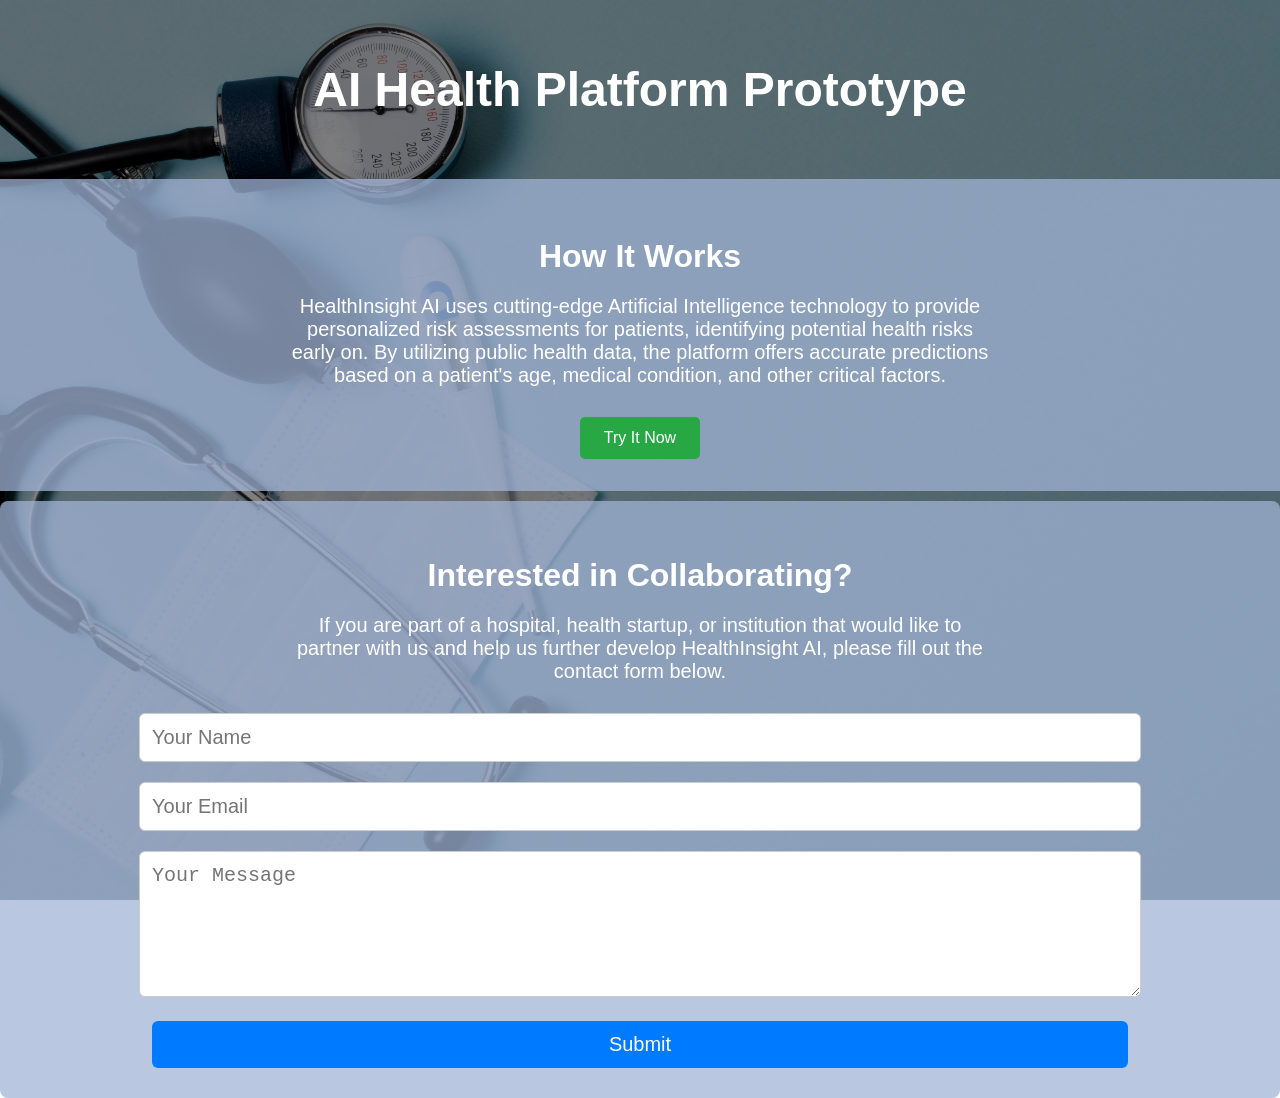
==== index.html @ 3701f26d "Update index.html" ====
<!DOCTYPE html>
<html lang="en">
<head>
  <meta charset="UTF-8" />
  <meta name="viewport" content="width=device-width, initial-scale=1.0"/>
  <title>AI Health Platform</title>
  <link rel="stylesheet" href="style/styles.css" />
</head>
<body>
  <header>
    <h1>AI Health Platform Prototype</h1>
    <div class="how">
      <h2>How It Works</h2>
      <p>
        HealthInsight AI uses cutting-edge Artificial Intelligence technology to provide personalized risk
        assessments for patients, identifying potential health risks early on. By utilizing public health data, the
        platform offers accurate predictions based on a patient's age, medical condition, and other critical factors.
      </p>
      <button class="button" onclick="showPlatform()">Try It Now</button>
    </div>
  </header>

  <div class="container" id="platformContainer" style="display:none">
    <br>
    <div class="chat-area" id="chatArea">
      <div id="chatMessages" class="messages-container"></div>
      <form class="input-area">
        <textarea class="input-field" id="messageInput" placeholder="Type your message here..." rows="2"></textarea>
        <button type="submit">Send</button>
      </form>
    </div>
  </div>

  <div class="form-container">
    <h2>Interested in Collaborating?</h2>
    <p>If you are part of a hospital, health startup, or institution that would like to partner with us and help us further develop HealthInsight AI, please fill out the contact form below.</p>
    <form id="contactForm">
      <input class="form" type="text" name="name" placeholder="Your Name" required>
      <input class="form" type="email" name="email" placeholder="Your Email" required>
      <textarea class="textarea-form form" name="message" placeholder="Your Message" required></textarea>
      <button class="button-send" type="submit">Submit</button>
    </form>
  </div>

  <script>
    const contactForm = document.getElementById("contactForm");
    contactForm.addEventListener("submit", function (e) {
      e.preventDefault();
      const formData = new FormData(contactForm);
      fetch("send_email.php", {
        method: "POST",
        body: formData
      })
      .then((response) => response.text())
      .then((result) => {
        alert(result);
        window.location.href = "index.html";
      })
      .catch((error) => {
        alert("An error occurred while sending the message.");
      });
    });

    function showPlatform() {
      const container = document.getElementById('platformContainer');
      container.style.display = 'block';
      container.scrollIntoView({ behavior: 'smooth' });
    }

    const chatMessages = document.getElementById("chatMessages");
    const messageInput = document.getElementById("messageInput");
    const inputForm = document.querySelector(".input-area");

    let questions = [
      "Hello! 👋<br><br>I am your AI Health Assistant. I'm here to collect some information about the patient. Shall we begin? (yes/no)",
      "Please enter the patient's full name:",
      "Please enter the patient's age:",
      "Please enter the patient's gender (male/female/other):",
      "Please enter the patient's height (in cm):",
      "Please enter the patient's weight (in kg):",
      "Please enter the patient's ethnicity:<br>1 - White<br>2 - Black or African American<br>3 - Asian<br>4 - Hispanic or Latino<br>5 - Native American or Alaska Native<br>6 - Native Hawaiian or Other Pacific Islander<br>7 - Other (please specify)",
      "Thank you for the initial information.<br><br>Now let's move on to the patient's medical history. Ready? (yes/no)",
      "What is the patient's family history of chronic diseases?",
      "Please list the patient's personal medical history:",
      "Is the patient currently taking any medications? If yes, please list them:",
      "Does the patient have any known allergies?",
      "Please list any previous surgeries the patient has undergone:",
      "Thank you! Now let's continue with the patient's lifestyle and daily habits. Type \"ok\" to continue:",
      "What is the patient's level of physical activity? (e.g., sedentary, moderate, active)",
      "Describe the patient's usual diet (e.g., vegetarian, omnivore, specific dietary preferences):",
      "How often does the patient consume alcohol, and in what quantity? (e.g., '2 beers per week' or '1 glass of wine daily')",
      "Does the patient smoke? If yes, please specify frequency and quantity:",
      "Thanks! Now let's collect some biometric data. Type \"ok\" when ready:",
      "Please enter the patient's blood pressure level (e.g., 120/80 mmHg):",
      "Please enter the patient's cholesterol level:",
      "Please enter the patient's glucose level:",
      "Please enter the patient's abdominal circumference (in cm):",
      "Would you like to see the results based on the information provided? (yes/no)"
    ];

    let currentQuestion = 0;
    const answers = [];
    let readyDeclined = false;
    let emailRequested = false;

    window.onload = () => {
      displayAssistantMessage(questions[currentQuestion]);
    };

    inputForm.addEventListener("submit", function(event) {
      event.preventDefault();
      const userInputRaw = messageInput.value.trim();
      const userInput = userInputRaw.toLowerCase();
      messageInput.value = "";
      if (!userInput) return;

      displayUserMessage(userInputRaw);

      const lastQuestion = questions[currentQuestion - 1];

      if (emailRequested) {
        if (userInput === "yes") {
          displayAssistantMessage("Please enter the patient's email address:");
          emailRequested = "awaiting_email";
        } else if (userInput === "no") {
          askForNewEvaluation();
        } else {
          displayAssistantMessage("⚠️ Please respond with 'yes' or 'no'.");
        }
        return;
      }

      if (emailRequested === "awaiting_email") {
        // Simple email validation
        if (/^[^\s@]+@[^\s@]+\.[^\s@]+$/.test(userInputRaw)) {
          displayAssistantMessage(`📧 Results sent to ${userInputRaw}. Thank you!`);
          askForNewEvaluation();
          emailRequested = false;
        } else {
          displayAssistantMessage("⚠️ Please enter a valid email address (e.g., patient@example.com):");
        }
        return;
      }

      if (currentQuestion === 0) {
        if (userInput === "yes") {
          currentQuestion++;
          displayTyping(() => displayAssistantMessage(questions[currentQuestion++]));
        } else if (userInput === "no") {
          displayAssistantMessage("✅ No problem! You can return whenever you're ready.");
        } else {
          displayAssistantMessage("⚠️ Please respond with 'yes' or 'no' to begin.");
        }
        return;
      }

      if (lastQuestion.includes("gender")) {
        const acceptedGenders = ["male", "female", "other"];
        if (!acceptedGenders.includes(userInput)) {
          const closest = acceptedGenders.find(g => g[0] === userInput[0]) || "female";
          displayAssistantMessage(`⚠️ Did you mean '<strong>${closest}</strong>'? Please enter: male, female, or other.`);
          return;
        }
      }

      if (lastQuestion.includes("age") && (!/^[0-9]{1,3}$/.test(userInput))) {
        displayAssistantMessage("⚠️ Please enter a valid age (up to 3 digits). Try again:");
        return;
      }

      if (lastQuestion.includes("height") && (!/^[0-9]{2,3}$/.test(userInput))) {
        displayAssistantMessage("⚠️ Please enter a valid height in cm (e.g., 170). Try again:");
        return;
      }

      if (lastQuestion.includes("weight") && (!/^[0-9]{2,3}$/.test(userInput))) {
        displayAssistantMessage("⚠️ Please enter a valid weight in kg (e.g., 65). Try again:");
        return;
      }

      if (lastQuestion.includes("blood pressure") && !/^[0-9]{2,3}\/\d{2,3}$/.test(userInput)) {
        displayAssistantMessage("⚠️ Please enter a valid blood pressure (e.g., 120/80). Try again:");
        return;
      }

      if (lastQuestion.includes("Type \"ok\" to continue") && userInput !== "ok") {
        displayAssistantMessage("⚠️ Please type exactly \"ok\" (without quotes) to continue.");
        return;
      }

      if (lastQuestion.includes("Ready?") && userInput === "no") {
        displayAssistantMessage("✅ No problem! You can return whenever you're ready.");
        readyDeclined = true;
        setTimeout(() => {
          displayAssistantMessage("Would you like to (1) restart the initial evaluation or (2) end the session? Type 1 or 2.");
        }, 3000);
        return;
      }

      if (readyDeclined) {
        readyDeclined = false;
        if (userInput === "1") {
          currentQuestion = 0;
          answers.length = 0;
          displayAssistantMessage("🔄 Restarting the initial evaluation.");
          setTimeout(() => {
            displayAssistantMessage(questions[currentQuestion]);
          }, 1000);
        } else if (userInput === "2") {
          displayAssistantMessage("🙏 Thank you for trying HealthInsight AI. We hope to see you again.");
        } else {
          displayAssistantMessage("⚠️ Please enter 1 to restart or 2 to end the session.");
          readyDeclined = true;
        }
        return;
      }

      if (lastQuestion.includes("see the results")) {
        if (userInput !== "yes" && userInput !== "no") {
          displayAssistantMessage("⚠️ Please respond with 'yes' or 'no'.");
          return;
        }
        if (userInput === "no") {
          displayAssistantMessage("✅ Understood. We won't proceed with the analysis. Would you like to save the information for later? (yes/no)");
          return;
        }
      }

      answers.push(userInputRaw);

      if (currentQuestion < questions.length) {
        displayTyping(() => {
          displayAssistantMessage(questions[currentQuestion]);
          currentQuestion++;
        });
      } else {
        displayTyping(() => {
          const resultHtml = analyzeData(answers);
          displayAssistantMessage(resultHtml);

          setTimeout(() => {
            displayAssistantMessage("Would you like to receive these results by email? (yes/no)");
            emailRequested = true;
          }, 1000);
        });
      }
    });

    function askForNewEvaluation() {
      displayAssistantMessage("Would you like to perform a new evaluation for another patient? (yes/no)");
      currentQuestion = -1; // Wait state for new evaluation decision
    }

    function displayUserMessage(text) {
      const message = document.createElement("div");
      message.className = "chat-message user";
      message.innerHTML = `<p>${text}</p>`;
      chatMessages.appendChild(message);
      chatMessages.scrollTop = chatMessages.scrollHeight;
    }

    function displayAssistantMessage(text) {
      const message = document.createElement("div");
      message.className = "chat-message assistant";
      message.innerHTML = `<p>${text}</p>`;
      chatMessages.appendChild(message);
      chatMessages.scrollTop = chatMessages.scrollHeight;
    }

    function displayTyping(callback) {
      const typing = document.createElement("div");
      typing.className = "chat-message assistant typing";
      typing.innerHTML = "<p>Typing...</p>";
      chatMessages.appendChild(typing);
      chatMessages.scrollTop = chatMessages.scrollHeight;
      setTimeout(() => {
        typing.remove();
        callback();
      }, 700);
    }

    function analyzeData(ans) {
      const age = Number(ans[2]);
      const height = Number(ans[4]) / 100;
      const weight = Number(ans[5]);
      const bmi = weight / (height * height);
      const bp = ans[19].split('/').map(Number);
      const glucose = Number(ans[21]);

      let feedback = `<strong>📊 Personalized Health Analysis:</strong><br><br>`;
      feedback += `🧮 <strong>BMI:</strong> ${bmi.toFixed(1)} — `;
      feedback += bmi >= 30 ? `Obese (⚠️)<br>🔹 Recommendation: Calorie control, exercise, consult doctor.<br><br>` :
                 bmi >= 25 ? `Overweight (⚠️)<br>🔹 Recommendation: Reduce sugar, increase activity.<br><br>` :
                             `Normal (✅)<br>🔹 Recommendation: Maintain healthy habits.<br><br>`;

      feedback += `🩺 <strong>Blood Pressure:</strong> ${ans[19]} — `;
      feedback += (bp[0] >= 130 || bp[1] >= 80) ? `Elevated (⚠️)<br>🔹 Recommendation: Lower sodium, exercise.<br><br>` :
                                             `Normal (✅)<br>🔹 Recommendation: Maintain current lifestyle.<br><br>`;

      feedback += `🧪 <strong>Glucose:</strong> ${glucose} mg/dL — `;
      feedback += glucose >= 126 ? `Diabetic range (⚠️)<br>🔹 Recommendation: Consult doctor immediately.<br><br>` :
                 glucose >= 100 ? `Pre-diabetic range (⚠️)<br>🔹 Recommendation: Diet and exercise.<br><br>` :
                                   `Normal (✅)<br>🔹 Recommendation: Keep monitoring levels.<br><br>`;

      feedback += `💬 <em>This analysis is based on CDC data. For a full diagnosis, consult a healthcare professional.</em>`;
      return feedback;
    }

    messageInput.addEventListener("keydown", function (event) {
      if (event.key === "Enter" && !event.shiftKey) {
        event.preventDefault();
        inputForm.dispatchEvent(new Event("submit"));
      }
    });
  </script>
</body>
</html>
---- style/styles.css ----
html, body {
  height: 100%;
  margin: 0;
}

body {
  font-family: Arial, sans-serif;
  text-align: center;
  background: 
    linear-gradient(rgba(0,0,0,0.5), rgba(0,0,0,0.5)),
    url('../images/background.jpg');
  background-repeat: no-repeat;
  background-size: cover;
  background-position: center;
  background-attachment: fixed;
  color: white; /* opcional, para texto mais visível */
}
 header >h1{
    font-size: 3rem;
    padding: 30px;
    color: white;
 }
    .how{
        background-color: #a1b4d5bd;
        color: white;
        padding: 2rem;;
    }

    h2 {
      font-size: 32px;
      margin-bottom: 20px;
    }

    p {
      font-size: 20px;
      max-width: 700px;
      margin: 0 auto 30px auto;
    }

    .button {
      background-color: #28a745;
      color: white;
      border: none;
      padding: 12px 24px;
      font-size: 16px;
      cursor: pointer;
      border-radius: 5px;
    }

    .button:hover {
      background-color: #218838;
    }

    .container {
      display: none;
      justify-content: center;
      align-items: center;
      padding: 2rem;
  
      height: 100vh;
      margin-left: auto;
      margin-right: auto;
    }

    h1 {
      color: #ccc;
    }

.chat-area {
      display: flex;
      flex-direction: column;
      justify-content: space-between;
      height: 75vh;
      width: 80%;
      max-width: 60rem;
      border: 1px solid #ccc;
      border-radius: 10px;
      padding: 0.5rem;
      background-color: #fff; 
      margin-left: auto;
      margin-right: auto;
      text-align: left;
    }

    .messages-container {
      flex-grow: 1;
      overflow-y: auto;
      padding: 0.5rem;
      margin-bottom: 0.5rem;
    }

    @keyframes fadeIn {
      to {
        opacity: 1;
      }
    }

.input-area {
      display: flex;
      gap: 0.5rem;
    }

    .input-field {
      flex-grow: 1;
      padding: 0.5rem;
      border: 1px solid #ccc;
      border-radius: 10px;
      resize: none;
      font-family: inherit;
      font-size: 1rem;
      line-height: 1.4;
      min-height: 3.2rem;
    }

    .chat-message {
      margin-bottom: 0.8rem;
      color: #000000;
    }

    .chat-message.user {
      align-self: flex-end;
      background-color: #284e0a73;
      border-radius: 10px;
      padding: 0.5rem;
      max-width: 80%;
    }

    .chat-message.assistant {
      align-self: flex-start;
      background-color: #509fd4a9;
      border-radius: 10px;
      padding: 0.5rem;
      max-width: 80%;
    }

    button {
      padding: 0.5rem 1rem;
      background-color: #4caf4f;
      color: white;
      border: none;
      border-radius: 10px;
      cursor: pointer;
    }
     .form-container {
      background: #a1b4d5bd;
      padding: 30px;
      border-radius: 8px;
      margin-top: 10px;
    }
     .form {
      width: 80%;
      padding: 12px;
      margin-bottom: 20px;
      border: 1px solid #ccc;
      border-radius: 6px;
      font-size: 20px;
    }
       .textarea-form {
      resize: vertical;
      height: 120px;
    }
     .button-send {
      background-color: #007bff;
      color: white;
      border: none;
      padding: 12px 20px;
      border-radius: 6px;
      cursor: pointer;
      font-size: 20px;
      width: 80%;
    }

    .button-send:hover {
      background-color: #0056b3;
    }
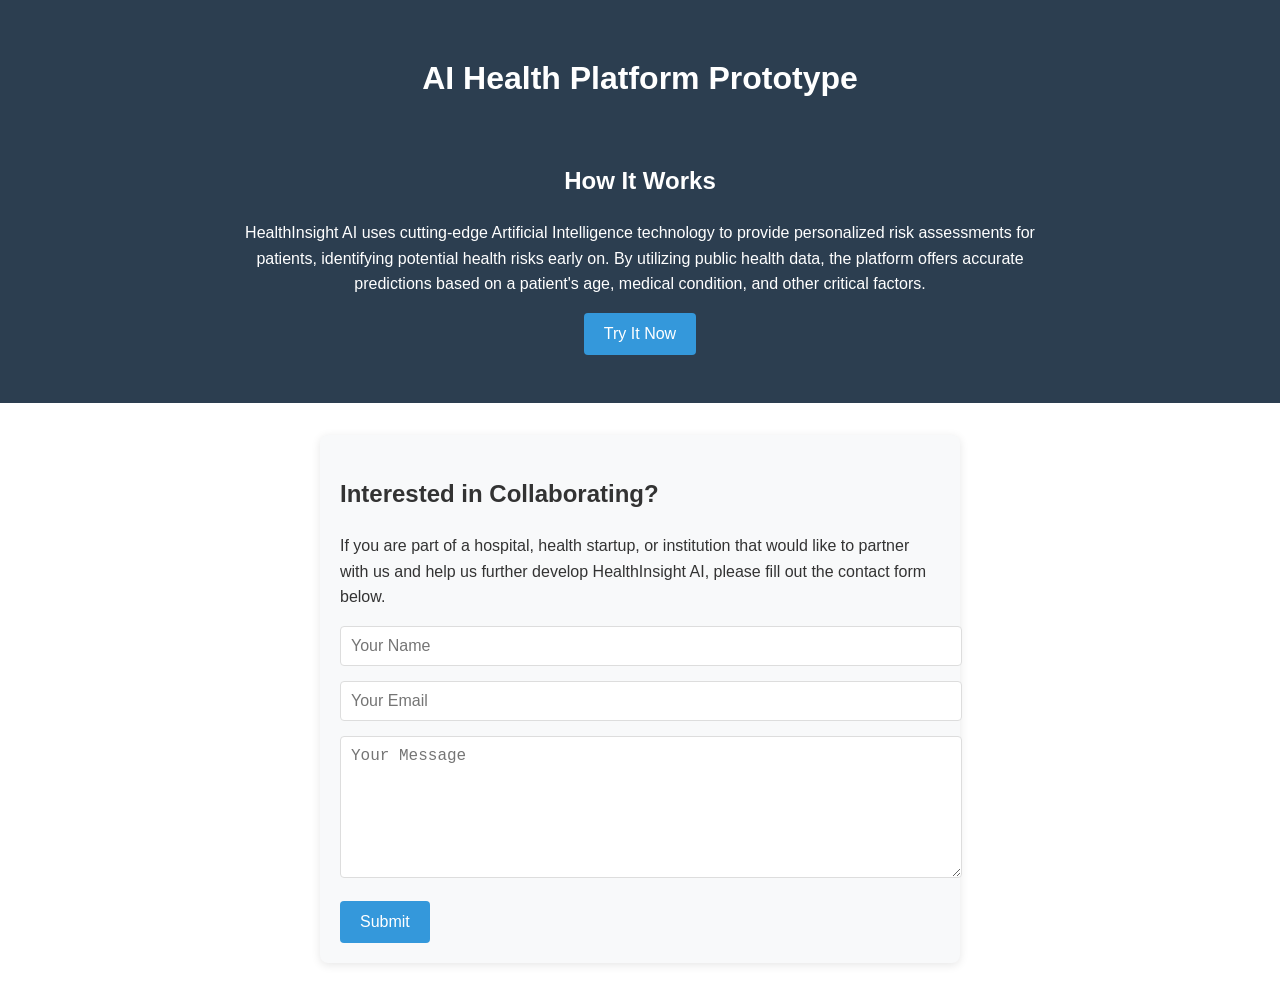
==== commit 5e4d7b59: "Update index.html" ====
--- a/index.html
+++ b/index.html
@@ -4,7 +4,147 @@
   <meta charset="UTF-8" />
   <meta name="viewport" content="width=device-width, initial-scale=1.0"/>
   <title>AI Health Platform</title>
-  <link rel="stylesheet" href="style/styles.css" />
+  <style>
+    body {
+      font-family: Arial, sans-serif;
+      line-height: 1.6;
+      margin: 0;
+      padding: 0;
+      color: #333;
+    }
+    header {
+      background-color: #2c3e50;
+      color: white;
+      padding: 2rem;
+      text-align: center;
+    }
+    .how {
+      max-width: 800px;
+      margin: 0 auto;
+      padding: 1rem;
+    }
+    .button {
+      background-color: #3498db;
+      color: white;
+      border: none;
+      padding: 12px 20px;
+      border-radius: 4px;
+      cursor: pointer;
+      font-size: 16px;
+      transition: background-color 0.3s;
+    }
+    .button:hover {
+      background-color: #2980b9;
+    }
+    .container {
+      max-width: 800px;
+      margin: 2rem auto;
+      padding: 20px;
+      display: none;
+    }
+    .chat-area {
+      border: 1px solid #ddd;
+      border-radius: 8px;
+      overflow: hidden;
+    }
+    .messages-container {
+      height: 400px;
+      overflow-y: auto;
+      padding: 15px;
+      background-color: #f9f9f9;
+    }
+    .chat-message {
+      margin-bottom: 15px;
+      padding: 10px 15px;
+      border-radius: 18px;
+      max-width: 70%;
+      clear: both;
+    }
+    .chat-message.user {
+      background-color: #e3f2fd;
+      float: right;
+    }
+    .chat-message.assistant {
+      background-color: #f1f1f1;
+      float: left;
+    }
+    .chat-message.typing {
+      background-color: transparent;
+      font-style: italic;
+      color: #777;
+    }
+    .input-area {
+      display: flex;
+      padding: 10px;
+      background-color: #fff;
+      border-top: 1px solid #ddd;
+    }
+    .input-field {
+      flex-grow: 1;
+      padding: 10px;
+      border: 1px solid #ddd;
+      border-radius: 4px;
+      resize: none;
+    }
+    .input-area button {
+      margin-left: 10px;
+      background-color: #3498db;
+      color: white;
+      border: none;
+      padding: 0 20px;
+      border-radius: 4px;
+      cursor: pointer;
+    }
+    .form-container {
+      max-width: 600px;
+      margin: 2rem auto;
+      padding: 20px;
+      background-color: #f8f9fa;
+      border-radius: 8px;
+      box-shadow: 0 2px 10px rgba(0,0,0,0.1);
+    }
+    .form {
+      width: 100%;
+      padding: 10px;
+      margin-bottom: 15px;
+      border: 1px solid #ddd;
+      border-radius: 4px;
+      font-size: 16px;
+    }
+    .textarea-form {
+      height: 120px;
+      resize: vertical;
+    }
+    .button-send {
+      background-color: #3498db;
+      color: white;
+      border: none;
+      padding: 12px 20px;
+      border-radius: 4px;
+      cursor: pointer;
+      font-size: 16px;
+      transition: background-color 0.3s;
+    }
+    .button-send:hover {
+      background-color: #2980b9;
+    }
+    .status-message {
+      margin-top: 15px;
+      padding: 10px;
+      border-radius: 4px;
+      display: none;
+    }
+    .success {
+      background-color: #d4edda;
+      color: #155724;
+      display: block;
+    }
+    .error {
+      background-color: #f8d7da;
+      color: #721c24;
+      display: block;
+    }
+  </style>
 </head>
 <body>
   <header>
@@ -20,7 +160,7 @@
     </div>
   </header>
 
-  <div class="container" id="platformContainer" style="display:none">
+  <div class="container" id="platformContainer">
     <br>
     <div class="chat-area" id="chatArea">
       <div id="chatMessages" class="messages-container"></div>
@@ -39,34 +179,19 @@
       <input class="form" type="email" name="email" placeholder="Your Email" required>
       <textarea class="textarea-form form" name="message" placeholder="Your Message" required></textarea>
       <button class="button-send" type="submit">Submit</button>
+      <div id="statusMessage" class="status-message"></div>
     </form>
   </div>
 
   <script>
-    const contactForm = document.getElementById("contactForm");
-    contactForm.addEventListener("submit", function (e) {
-      e.preventDefault();
-      const formData = new FormData(contactForm);
-      fetch("send_email.php", {
-        method: "POST",
-        body: formData
-      })
-      .then((response) => response.text())
-      .then((result) => {
-        alert(result);
-        window.location.href = "index.html";
-      })
-      .catch((error) => {
-        alert("An error occurred while sending the message.");
-      });
-    });
-
+    // Show platform function
     function showPlatform() {
       const container = document.getElementById('platformContainer');
       container.style.display = 'block';
       container.scrollIntoView({ behavior: 'smooth' });
     }
 
+    // Chat functionality
     const chatMessages = document.getElementById("chatMessages");
     const messageInput = document.getElementById("messageInput");
     const inputForm = document.querySelector(".input-area");
@@ -83,13 +208,13 @@
       "What is the patient's family history of chronic diseases?",
       "Please list the patient's personal medical history:",
       "Is the patient currently taking any medications? If yes, please list them:",
-      "Does the patient have any known allergies?",
+      "Does the patient have any known allergies? (e.g., penicillin, peanuts, dust mites, etc.)",
       "Please list any previous surgeries the patient has undergone:",
       "Thank you! Now let's continue with the patient's lifestyle and daily habits. Type \"ok\" to continue:",
       "What is the patient's level of physical activity? (e.g., sedentary, moderate, active)",
       "Describe the patient's usual diet (e.g., vegetarian, omnivore, specific dietary preferences):",
       "How often does the patient consume alcohol, and in what quantity? (e.g., '2 beers per week' or '1 glass of wine daily')",
-      "Does the patient smoke? If yes, please specify frequency and quantity:",
+      "Does the patient smoke? If yes, please specify frequency and quantity: (e.g., '10 cigarettes per day' or 'occasional cigar')",
       "Thanks! Now let's collect some biometric data. Type \"ok\" when ready:",
       "Please enter the patient's blood pressure level (e.g., 120/80 mmHg):",
       "Please enter the patient's cholesterol level:",
@@ -102,6 +227,8 @@
     const answers = [];
     let readyDeclined = false;
     let emailRequested = false;
+    let waitingForRestartChoice = false;
+    let evaluationComplete = false;
 
     window.onload = () => {
       displayAssistantMessage(questions[currentQuestion]);
@@ -118,11 +245,47 @@
 
       const lastQuestion = questions[currentQuestion - 1];
 
+      // Handle evaluation restart or end after completion
+      if (evaluationComplete) {
+        if (userInput === "yes") {
+          currentQuestion = 0;
+          answers.length = 0;
+          evaluationComplete = false;
+          displayAssistantMessage("🔄 Restarting the initial evaluation.");
+          setTimeout(() => {
+            displayAssistantMessage(questions[currentQuestion]);
+          }, 1000);
+        } else if (userInput === "no") {
+          displayAssistantMessage("🙏 Thank you for trying HealthInsight AI. We hope to see you again.");
+          setTimeout(() => {
+            displayAssistantMessage("Please send your feedback to <strong>enio.danttas@gmail.com</strong>. We appreciate your input!");
+          }, 1500);
+        } else {
+          displayAssistantMessage("⚠️ Please respond with 'yes' or 'no'.");
+        }
+        return;
+      }
+
+      // Handle email input
+      if (emailRequested === "awaiting_email") {
+        // Basic email validation
+        if (userInputRaw.includes("@") && userInputRaw.includes(".")) {
+          displayAssistantMessage(`📧 Results sent to ${userInputRaw}. Thank you!`);
+          emailRequested = false;
+          askForNewEvaluation();
+        } else {
+          displayAssistantMessage("⚠️ Please enter a valid email address (e.g., patient@example.com):");
+        }
+        return;
+      }
+
+      // Handle email request
       if (emailRequested) {
         if (userInput === "yes") {
           displayAssistantMessage("Please enter the patient's email address:");
           emailRequested = "awaiting_email";
         } else if (userInput === "no") {
+          emailRequested = false;
           askForNewEvaluation();
         } else {
           displayAssistantMessage("⚠️ Please respond with 'yes' or 'no'.");
@@ -130,31 +293,95 @@
         return;
       }
 
-      if (emailRequested === "awaiting_email") {
-        // Simple email validation
-        if (/^[^\s@]+@[^\s@]+\.[^\s@]+$/.test(userInputRaw)) {
-          displayAssistantMessage(`📧 Results sent to ${userInputRaw}. Thank you!`);
-          askForNewEvaluation();
-          emailRequested = false;
+      // Handle initial "no" response and subsequent choices
+      if (waitingForRestartChoice) {
+        if (userInput === "1") {
+          currentQuestion = 0;
+          answers.length = 0;
+          waitingForRestartChoice = false;
+          displayAssistantMessage("🔄 Restarting the initial evaluation.");
+          setTimeout(() => {
+            displayAssistantMessage(questions[currentQuestion]);
+          }, 1000);
+        } else if (userInput === "2") {
+          waitingForRestartChoice = false;
+          displayAssistantMessage("🙏 Thank you for trying HealthInsight AI. We hope to see you again.");
+          setTimeout(() => {
+            displayAssistantMessage("Please send your feedback to <strong>enio.danttas@gmail.com</strong>. Your opinion is valuable to us!");
+          }, 1500);
         } else {
-          displayAssistantMessage("⚠️ Please enter a valid email address (e.g., patient@example.com):");
-        }
-        return;
-      }
-
+          displayAssistantMessage("⚠️ Please enter 1 to restart or 2 to end the session.");
+        }
+        return;
+      }
+
+      // Initial question validation
       if (currentQuestion === 0) {
         if (userInput === "yes") {
           currentQuestion++;
           displayTyping(() => displayAssistantMessage(questions[currentQuestion++]));
         } else if (userInput === "no") {
           displayAssistantMessage("✅ No problem! You can return whenever you're ready.");
+          waitingForRestartChoice = true;
+          setTimeout(() => {
+            displayAssistantMessage("Would you like to (1) restart the initial evaluation or (2) end the session? Type 1 or 2.");
+          }, 1500);
         } else {
           displayAssistantMessage("⚠️ Please respond with 'yes' or 'no' to begin.");
         }
         return;
       }
 
-      if (lastQuestion.includes("gender")) {
+      // Medical history ready question validation
+      if (lastQuestion && lastQuestion.includes("Ready? (yes/no)")) {
+        if (userInput === "yes") {
+          answers.push(userInputRaw);
+          displayTyping(() => {
+            displayAssistantMessage(questions[currentQuestion]);
+            currentQuestion++;
+          });
+        } else if (userInput === "no") {
+          displayAssistantMessage("✅ No problem! You can return whenever you're ready.");
+          waitingForRestartChoice = true;
+          setTimeout(() => {
+            displayAssistantMessage("Would you like to (1) restart the initial evaluation or (2) end the session? Type 1 or 2.");
+          }, 1500);
+        } else {
+          displayAssistantMessage("⚠️ Please respond with 'yes' or 'no'.");
+        }
+        return;
+      }
+
+      // Strict "ok" validation for lifestyle habits continuation
+      if (lastQuestion && lastQuestion.includes('Type "ok" to continue')) {
+        if (userInput !== "ok") {
+          displayAssistantMessage('⚠️ Please type exactly "ok" (without quotes) to continue.');
+          return;
+        }
+        answers.push(userInputRaw);
+        displayTyping(() => {
+          displayAssistantMessage(questions[currentQuestion]);
+          currentQuestion++;
+        });
+        return;
+      }
+
+      // Strict "ok" validation for biometric data
+      if (lastQuestion && lastQuestion.includes('Type "ok" when ready')) {
+        if (userInput !== "ok") {
+          displayAssistantMessage('⚠️ Please type exactly "ok" (without quotes) to continue.');
+          return;
+        }
+        answers.push(userInputRaw);
+        displayTyping(() => {
+          displayAssistantMessage(questions[currentQuestion]);
+          currentQuestion++;
+        });
+        return;
+      }
+
+      // Gender validation
+      if (lastQuestion && lastQuestion.includes("gender")) {
         const acceptedGenders = ["male", "female", "other"];
         if (!acceptedGenders.includes(userInput)) {
           const closest = acceptedGenders.find(g => g[0] === userInput[0]) || "female";
@@ -163,59 +390,32 @@
         }
       }
 
-      if (lastQuestion.includes("age") && (!/^[0-9]{1,3}$/.test(userInput))) {
+      // Age validation
+      if (lastQuestion && lastQuestion.includes("age") && (!/^[0-9]{1,3}$/.test(userInput))) {
         displayAssistantMessage("⚠️ Please enter a valid age (up to 3 digits). Try again:");
         return;
       }
 
-      if (lastQuestion.includes("height") && (!/^[0-9]{2,3}$/.test(userInput))) {
+      // Height validation
+      if (lastQuestion && lastQuestion.includes("height") && (!/^[0-9]{2,3}$/.test(userInput))) {
         displayAssistantMessage("⚠️ Please enter a valid height in cm (e.g., 170). Try again:");
         return;
       }
 
-      if (lastQuestion.includes("weight") && (!/^[0-9]{2,3}$/.test(userInput))) {
+      // Weight validation
+      if (lastQuestion && lastQuestion.includes("weight") && (!/^[0-9]{2,3}$/.test(userInput))) {
         displayAssistantMessage("⚠️ Please enter a valid weight in kg (e.g., 65). Try again:");
         return;
       }
 
-      if (lastQuestion.includes("blood pressure") && !/^[0-9]{2,3}\/\d{2,3}$/.test(userInput)) {
+      // Blood pressure validation
+      if (lastQuestion && lastQuestion.includes("blood pressure") && !/^[0-9]{2,3}\/\d{2,3}$/.test(userInput)) {
         displayAssistantMessage("⚠️ Please enter a valid blood pressure (e.g., 120/80). Try again:");
         return;
       }
 
-      if (lastQuestion.includes("Type \"ok\" to continue") && userInput !== "ok") {
-        displayAssistantMessage("⚠️ Please type exactly \"ok\" (without quotes) to continue.");
-        return;
-      }
-
-      if (lastQuestion.includes("Ready?") && userInput === "no") {
-        displayAssistantMessage("✅ No problem! You can return whenever you're ready.");
-        readyDeclined = true;
-        setTimeout(() => {
-          displayAssistantMessage("Would you like to (1) restart the initial evaluation or (2) end the session? Type 1 or 2.");
-        }, 3000);
-        return;
-      }
-
-      if (readyDeclined) {
-        readyDeclined = false;
-        if (userInput === "1") {
-          currentQuestion = 0;
-          answers.length = 0;
-          displayAssistantMessage("🔄 Restarting the initial evaluation.");
-          setTimeout(() => {
-            displayAssistantMessage(questions[currentQuestion]);
-          }, 1000);
-        } else if (userInput === "2") {
-          displayAssistantMessage("🙏 Thank you for trying HealthInsight AI. We hope to see you again.");
-        } else {
-          displayAssistantMessage("⚠️ Please enter 1 to restart or 2 to end the session.");
-          readyDeclined = true;
-        }
-        return;
-      }
-
-      if (lastQuestion.includes("see the results")) {
+      // See results validation
+      if (lastQuestion && lastQuestion.includes("see the results")) {
         if (userInput !== "yes" && userInput !== "no") {
           displayAssistantMessage("⚠️ Please respond with 'yes' or 'no'.");
           return;
@@ -247,8 +447,8 @@
     });
 
     function askForNewEvaluation() {
+      evaluationComplete = true;
       displayAssistantMessage("Would you like to perform a new evaluation for another patient? (yes/no)");
-      currentQuestion = -1; // Wait state for new evaluation decision
     }
 
     function displayUserMessage(text) {
@@ -306,6 +506,56 @@
       return feedback;
     }
 
+    // Contact form functionality
+    const contactForm = document.getElementById("contactForm");
+    const statusMessage = document.getElementById("statusMessage");
+
+    contactForm.addEventListener("submit", function (e) {
+      e.preventDefault();
+      
+      // Show loading state
+      const submitButton = contactForm.querySelector('button[type="submit"]');
+      submitButton.disabled = true;
+      submitButton.textContent = "Sending...";
+      statusMessage.style.display = "none";
+
+      // Get form data
+      const formData = new FormData(contactForm);
+      
+      // Send form data to server
+      fetch("send_email.php", {
+        method: "POST",
+        body: formData
+      })
+      .then((response) => {
+        if (!response.ok) {
+          throw new Error("Network response was not ok");
+        }
+        return response.text();
+      })
+      .then((result) => {
+        // Show success message
+        statusMessage.textContent = "Thank you! Your message has been sent successfully.";
+        statusMessage.className = "status-message success";
+        statusMessage.style.display = "block";
+        
+        // Reset form
+        contactForm.reset();
+      })
+      .catch((error) => {
+        // Show error message
+        statusMessage.textContent = "There was an error sending your message. Please try again later.";
+        statusMessage.className = "status-message error";
+        statusMessage.style.display = "block";
+        console.error("Error:", error);
+      })
+      .finally(() => {
+        // Reset button state
+        submitButton.disabled = false;
+        submitButton.textContent = "Submit";
+      });
+    });
+
     messageInput.addEventListener("keydown", function (event) {
       if (event.key === "Enter" && !event.shiftKey) {
         event.preventDefault();
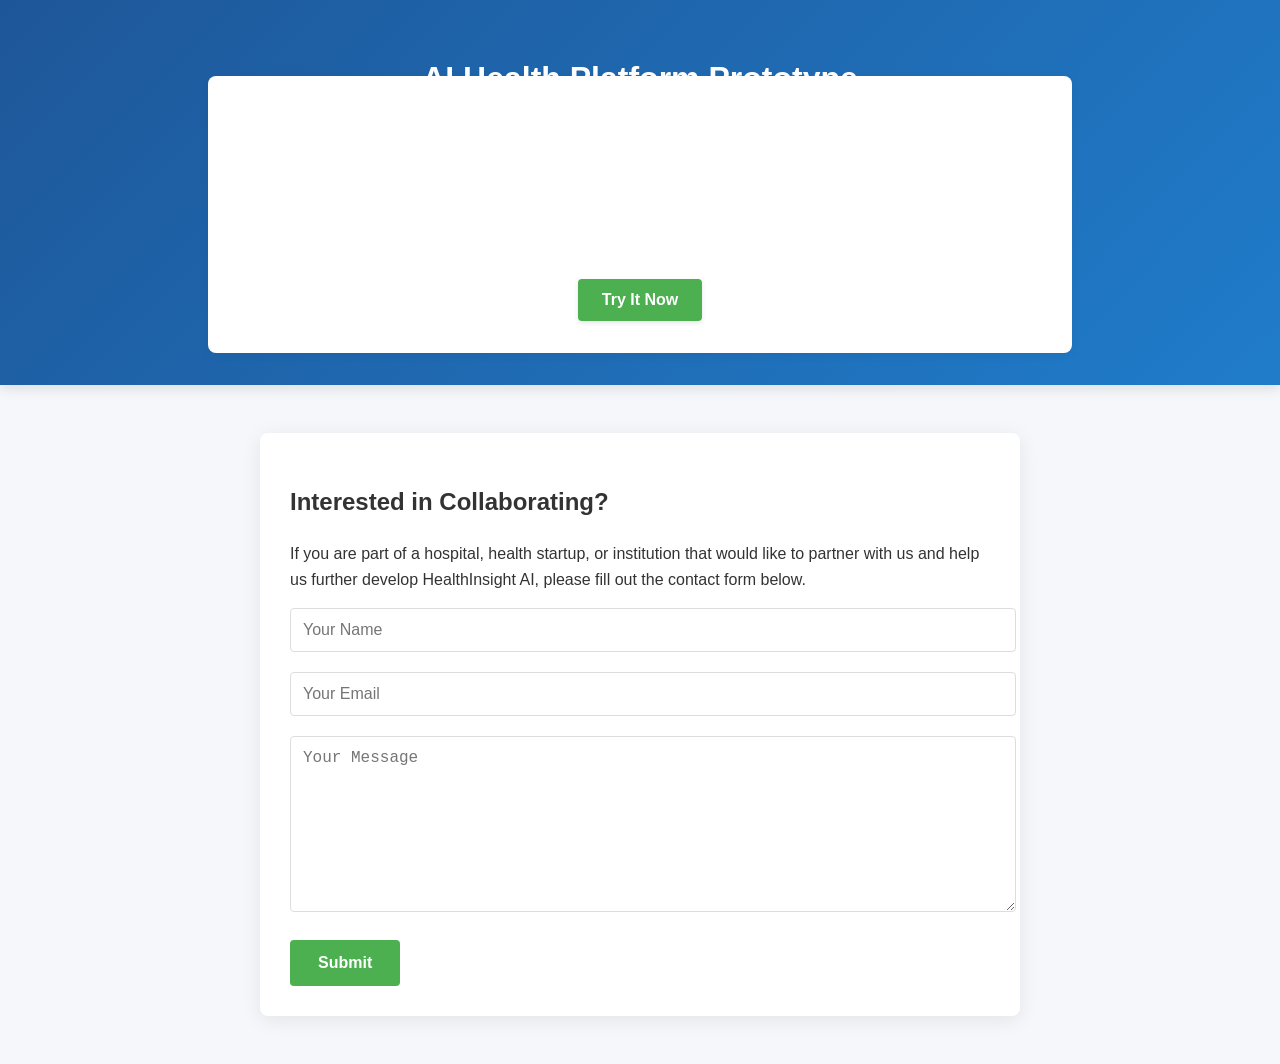
==== commit 5338aec3: "Update index.html" ====
--- a/index.html
+++ b/index.html
@@ -1,144 +1,193 @@
 <!DOCTYPE html>
 <html lang="en">
 <head>
-  <meta charset="UTF-8" />
-  <meta name="viewport" content="width=device-width, initial-scale=1.0"/>
+  <meta charset="UTF-8">
+  <meta name="viewport" content="width=device-width, initial-scale=1.0">
   <title>AI Health Platform</title>
   <style>
+    /* Estilos completos do protótipo original */
     body {
-      font-family: Arial, sans-serif;
-      line-height: 1.6;
+      font-family: 'Segoe UI', Tahoma, Geneva, Verdana, sans-serif;
       margin: 0;
       padding: 0;
+      background-color: #f5f7fa;
       color: #333;
-    }
+      line-height: 1.6;
+    }
+    
     header {
-      background-color: #2c3e50;
+      background: linear-gradient(135deg, #1e5799 0%, #207cca 100%);
       color: white;
-      padding: 2rem;
+      padding: 2rem 0;
       text-align: center;
-    }
+      box-shadow: 0 4px 12px rgba(0,0,0,0.1);
+    }
+    
     .how {
       max-width: 800px;
       margin: 0 auto;
-      padding: 1rem;
-    }
+      padding: 2rem;
+      background-color: white;
+      border-radius: 8px;
+      box-shadow: 0 2px 10px rgba(0,0,0,0.05);
+      margin-top: -50px;
+      position: relative;
+      z-index: 1;
+    }
+    
     .button {
-      background-color: #3498db;
+      background: #4CAF50;
       color: white;
       border: none;
-      padding: 12px 20px;
+      padding: 12px 24px;
       border-radius: 4px;
       cursor: pointer;
       font-size: 16px;
-      transition: background-color 0.3s;
-    }
+      font-weight: 600;
+      transition: all 0.3s ease;
+      box-shadow: 0 2px 5px rgba(0,0,0,0.1);
+    }
+    
     .button:hover {
-      background-color: #2980b9;
-    }
+      background: #45a049;
+      transform: translateY(-2px);
+      box-shadow: 0 4px 8px rgba(0,0,0,0.15);
+    }
+    
     .container {
-      max-width: 800px;
+      max-width: 900px;
       margin: 2rem auto;
+      padding: 0;
+      background-color: white;
+      border-radius: 8px;
+      box-shadow: 0 4px 20px rgba(0,0,0,0.08);
+      overflow: hidden;
+      display: none;
+    }
+    
+    .chat-area {
+      display: flex;
+      flex-direction: column;
+      height: 600px;
+    }
+    
+    .messages-container {
+      flex: 1;
       padding: 20px;
-      display: none;
-    }
-    .chat-area {
-      border: 1px solid #ddd;
-      border-radius: 8px;
-      overflow: hidden;
-    }
-    .messages-container {
-      height: 400px;
       overflow-y: auto;
-      padding: 15px;
       background-color: #f9f9f9;
     }
+    
     .chat-message {
       margin-bottom: 15px;
-      padding: 10px 15px;
+      padding: 12px 16px;
       border-radius: 18px;
       max-width: 70%;
-      clear: both;
-    }
+      position: relative;
+      animation: fadeIn 0.3s ease;
+    }
+    
     .chat-message.user {
       background-color: #e3f2fd;
-      float: right;
-    }
+      margin-left: auto;
+      border-bottom-right-radius: 4px;
+    }
+    
     .chat-message.assistant {
       background-color: #f1f1f1;
-      float: left;
-    }
-    .chat-message.typing {
-      background-color: transparent;
-      font-style: italic;
-      color: #777;
-    }
+      margin-right: auto;
+      border-bottom-left-radius: 4px;
+    }
+    
     .input-area {
       display: flex;
-      padding: 10px;
-      background-color: #fff;
-      border-top: 1px solid #ddd;
-    }
+      padding: 15px;
+      background-color: white;
+      border-top: 1px solid #eee;
+    }
+    
     .input-field {
-      flex-grow: 1;
-      padding: 10px;
+      flex: 1;
+      padding: 12px;
       border: 1px solid #ddd;
       border-radius: 4px;
       resize: none;
-    }
+      font-size: 16px;
+      min-height: 50px;
+    }
+    
     .input-area button {
       margin-left: 10px;
-      background-color: #3498db;
+      background: #4CAF50;
       color: white;
       border: none;
-      padding: 0 20px;
+      padding: 0 24px;
       border-radius: 4px;
       cursor: pointer;
-    }
+      font-weight: 600;
+    }
+    
     .form-container {
-      max-width: 600px;
-      margin: 2rem auto;
-      padding: 20px;
-      background-color: #f8f9fa;
+      max-width: 700px;
+      margin: 3rem auto;
+      padding: 30px;
+      background-color: white;
       border-radius: 8px;
-      box-shadow: 0 2px 10px rgba(0,0,0,0.1);
-    }
+      box-shadow: 0 4px 20px rgba(0,0,0,0.08);
+    }
+    
     .form {
       width: 100%;
-      padding: 10px;
-      margin-bottom: 15px;
+      padding: 12px;
+      margin-bottom: 20px;
       border: 1px solid #ddd;
       border-radius: 4px;
       font-size: 16px;
     }
+    
     .textarea-form {
-      height: 120px;
+      height: 150px;
       resize: vertical;
     }
+    
     .button-send {
-      background-color: #3498db;
+      background: #4CAF50;
       color: white;
       border: none;
-      padding: 12px 20px;
+      padding: 14px 28px;
       border-radius: 4px;
       cursor: pointer;
       font-size: 16px;
-      transition: background-color 0.3s;
-    }
+      font-weight: 600;
+      transition: all 0.3s ease;
+    }
+    
     .button-send:hover {
-      background-color: #2980b9;
-    }
+      background: #45a049;
+      transform: translateY(-2px);
+      box-shadow: 0 4px 8px rgba(0,0,0,0.1);
+    }
+    
+    @keyframes fadeIn {
+      from { opacity: 0; transform: translateY(10px); }
+      to { opacity: 1; transform: translateY(0); }
+    }
+    
+    /* Adicionais para o formulário de contato */
     .status-message {
-      margin-top: 15px;
-      padding: 10px;
+      margin-top: 20px;
+      padding: 12px;
       border-radius: 4px;
       display: none;
-    }
+      animation: fadeIn 0.3s ease;
+    }
+    
     .success {
       background-color: #d4edda;
       color: #155724;
       display: block;
     }
+    
     .error {
       background-color: #f8d7da;
       color: #721c24;
@@ -161,7 +210,6 @@
   </header>
 
   <div class="container" id="platformContainer">
-    <br>
     <div class="chat-area" id="chatArea">
       <div id="chatMessages" class="messages-container"></div>
       <form class="input-area">
@@ -184,18 +232,21 @@
   </div>
 
   <script>
-    // Show platform function
+    // Função para mostrar a plataforma
     function showPlatform() {
       const container = document.getElementById('platformContainer');
       container.style.display = 'block';
       container.scrollIntoView({ behavior: 'smooth' });
-    }
-
-    // Chat functionality
+      // Inicia o chat
+      displayAssistantMessage(questions[currentQuestion]);
+    }
+
+    // Elementos do chat
     const chatMessages = document.getElementById("chatMessages");
     const messageInput = document.getElementById("messageInput");
     const inputForm = document.querySelector(".input-area");
 
+    // Perguntas do fluxo do chat
     let questions = [
       "Hello! 👋<br><br>I am your AI Health Assistant. I'm here to collect some information about the patient. Shall we begin? (yes/no)",
       "Please enter the patient's full name:",
@@ -223,221 +274,81 @@
       "Would you like to see the results based on the information provided? (yes/no)"
     ];
 
+    // Variáveis de estado
     let currentQuestion = 0;
     const answers = [];
-    let readyDeclined = false;
     let emailRequested = false;
-    let waitingForRestartChoice = false;
     let evaluationComplete = false;
 
-    window.onload = () => {
-      displayAssistantMessage(questions[currentQuestion]);
-    };
-
+    // Funções do chat
+    function displayUserMessage(text) {
+      const message = document.createElement("div");
+      message.className = "chat-message user";
+      message.innerHTML = `<p>${text}</p>`;
+      chatMessages.appendChild(message);
+      chatMessages.scrollTop = chatMessages.scrollHeight;
+    }
+
+    function displayAssistantMessage(text) {
+      const message = document.createElement("div");
+      message.className = "chat-message assistant";
+      message.innerHTML = `<p>${text}</p>`;
+      chatMessages.appendChild(message);
+      chatMessages.scrollTop = chatMessages.scrollHeight;
+    }
+
+    function displayTyping(callback) {
+      const typing = document.createElement("div");
+      typing.className = "chat-message assistant typing";
+      typing.innerHTML = "<p>AI Assistant is typing...</p>";
+      chatMessages.appendChild(typing);
+      chatMessages.scrollTop = chatMessages.scrollHeight;
+      setTimeout(() => {
+        typing.remove();
+        callback();
+      }, 1000);
+    }
+
+    function analyzeData(answers) {
+      // Análise dos dados (simplificada para exemplo)
+      const bmi = (answers[5] / ((answers[4]/100) ** 2)).toFixed(1);
+      
+      let feedback = `<strong>📊 Personalized Health Analysis:</strong><br><br>`;
+      feedback += `🧮 <strong>BMI:</strong> ${bmi} — `;
+      feedback += bmi >= 30 ? `Obese (⚠️ High risk)<br>` :
+                 bmi >= 25 ? `Overweight (⚠️ Moderate risk)<br>` :
+                             `Normal (✅ Healthy range)<br>`;
+      
+      // Adicione mais análises conforme necessário
+      
+      feedback += `<br>💬 <em>This preliminary analysis is based on the information provided. For a comprehensive evaluation, please consult with a healthcare professional.</em>`;
+      
+      return feedback;
+    }
+
+    // Manipulador de envio do chat
     inputForm.addEventListener("submit", function(event) {
       event.preventDefault();
-      const userInputRaw = messageInput.value.trim();
-      const userInput = userInputRaw.toLowerCase();
+      const userInput = messageInput.value.trim();
       messageInput.value = "";
       if (!userInput) return;
 
-      displayUserMessage(userInputRaw);
-
-      const lastQuestion = questions[currentQuestion - 1];
-
-      // Handle evaluation restart or end after completion
-      if (evaluationComplete) {
-        if (userInput === "yes") {
-          currentQuestion = 0;
-          answers.length = 0;
-          evaluationComplete = false;
-          displayAssistantMessage("🔄 Restarting the initial evaluation.");
-          setTimeout(() => {
-            displayAssistantMessage(questions[currentQuestion]);
-          }, 1000);
-        } else if (userInput === "no") {
-          displayAssistantMessage("🙏 Thank you for trying HealthInsight AI. We hope to see you again.");
-          setTimeout(() => {
-            displayAssistantMessage("Please send your feedback to <strong>enio.danttas@gmail.com</strong>. We appreciate your input!");
-          }, 1500);
-        } else {
-          displayAssistantMessage("⚠️ Please respond with 'yes' or 'no'.");
-        }
-        return;
-      }
-
-      // Handle email input
-      if (emailRequested === "awaiting_email") {
-        // Basic email validation
-        if (userInputRaw.includes("@") && userInputRaw.includes(".")) {
-          displayAssistantMessage(`📧 Results sent to ${userInputRaw}. Thank you!`);
-          emailRequested = false;
-          askForNewEvaluation();
-        } else {
-          displayAssistantMessage("⚠️ Please enter a valid email address (e.g., patient@example.com):");
-        }
-        return;
-      }
-
-      // Handle email request
-      if (emailRequested) {
-        if (userInput === "yes") {
-          displayAssistantMessage("Please enter the patient's email address:");
-          emailRequested = "awaiting_email";
-        } else if (userInput === "no") {
-          emailRequested = false;
-          askForNewEvaluation();
-        } else {
-          displayAssistantMessage("⚠️ Please respond with 'yes' or 'no'.");
-        }
-        return;
-      }
-
-      // Handle initial "no" response and subsequent choices
-      if (waitingForRestartChoice) {
-        if (userInput === "1") {
-          currentQuestion = 0;
-          answers.length = 0;
-          waitingForRestartChoice = false;
-          displayAssistantMessage("🔄 Restarting the initial evaluation.");
-          setTimeout(() => {
-            displayAssistantMessage(questions[currentQuestion]);
-          }, 1000);
-        } else if (userInput === "2") {
-          waitingForRestartChoice = false;
-          displayAssistantMessage("🙏 Thank you for trying HealthInsight AI. We hope to see you again.");
-          setTimeout(() => {
-            displayAssistantMessage("Please send your feedback to <strong>enio.danttas@gmail.com</strong>. Your opinion is valuable to us!");
-          }, 1500);
-        } else {
-          displayAssistantMessage("⚠️ Please enter 1 to restart or 2 to end the session.");
-        }
-        return;
-      }
-
-      // Initial question validation
-      if (currentQuestion === 0) {
-        if (userInput === "yes") {
-          currentQuestion++;
-          displayTyping(() => displayAssistantMessage(questions[currentQuestion++]));
-        } else if (userInput === "no") {
-          displayAssistantMessage("✅ No problem! You can return whenever you're ready.");
-          waitingForRestartChoice = true;
-          setTimeout(() => {
-            displayAssistantMessage("Would you like to (1) restart the initial evaluation or (2) end the session? Type 1 or 2.");
-          }, 1500);
-        } else {
-          displayAssistantMessage("⚠️ Please respond with 'yes' or 'no' to begin.");
-        }
-        return;
-      }
-
-      // Medical history ready question validation
-      if (lastQuestion && lastQuestion.includes("Ready? (yes/no)")) {
-        if (userInput === "yes") {
-          answers.push(userInputRaw);
-          displayTyping(() => {
-            displayAssistantMessage(questions[currentQuestion]);
-            currentQuestion++;
-          });
-        } else if (userInput === "no") {
-          displayAssistantMessage("✅ No problem! You can return whenever you're ready.");
-          waitingForRestartChoice = true;
-          setTimeout(() => {
-            displayAssistantMessage("Would you like to (1) restart the initial evaluation or (2) end the session? Type 1 or 2.");
-          }, 1500);
-        } else {
-          displayAssistantMessage("⚠️ Please respond with 'yes' or 'no'.");
-        }
-        return;
-      }
-
-      // Strict "ok" validation for lifestyle habits continuation
-      if (lastQuestion && lastQuestion.includes('Type "ok" to continue')) {
-        if (userInput !== "ok") {
-          displayAssistantMessage('⚠️ Please type exactly "ok" (without quotes) to continue.');
-          return;
-        }
-        answers.push(userInputRaw);
+      displayUserMessage(userInput);
+      answers.push(userInput);
+
+      // Lógica de fluxo do questionário
+      if (currentQuestion < questions.length - 1) {
+        currentQuestion++;
         displayTyping(() => {
           displayAssistantMessage(questions[currentQuestion]);
-          currentQuestion++;
-        });
-        return;
-      }
-
-      // Strict "ok" validation for biometric data
-      if (lastQuestion && lastQuestion.includes('Type "ok" when ready')) {
-        if (userInput !== "ok") {
-          displayAssistantMessage('⚠️ Please type exactly "ok" (without quotes) to continue.');
-          return;
-        }
-        answers.push(userInputRaw);
-        displayTyping(() => {
-          displayAssistantMessage(questions[currentQuestion]);
-          currentQuestion++;
-        });
-        return;
-      }
-
-      // Gender validation
-      if (lastQuestion && lastQuestion.includes("gender")) {
-        const acceptedGenders = ["male", "female", "other"];
-        if (!acceptedGenders.includes(userInput)) {
-          const closest = acceptedGenders.find(g => g[0] === userInput[0]) || "female";
-          displayAssistantMessage(`⚠️ Did you mean '<strong>${closest}</strong>'? Please enter: male, female, or other.`);
-          return;
-        }
-      }
-
-      // Age validation
-      if (lastQuestion && lastQuestion.includes("age") && (!/^[0-9]{1,3}$/.test(userInput))) {
-        displayAssistantMessage("⚠️ Please enter a valid age (up to 3 digits). Try again:");
-        return;
-      }
-
-      // Height validation
-      if (lastQuestion && lastQuestion.includes("height") && (!/^[0-9]{2,3}$/.test(userInput))) {
-        displayAssistantMessage("⚠️ Please enter a valid height in cm (e.g., 170). Try again:");
-        return;
-      }
-
-      // Weight validation
-      if (lastQuestion && lastQuestion.includes("weight") && (!/^[0-9]{2,3}$/.test(userInput))) {
-        displayAssistantMessage("⚠️ Please enter a valid weight in kg (e.g., 65). Try again:");
-        return;
-      }
-
-      // Blood pressure validation
-      if (lastQuestion && lastQuestion.includes("blood pressure") && !/^[0-9]{2,3}\/\d{2,3}$/.test(userInput)) {
-        displayAssistantMessage("⚠️ Please enter a valid blood pressure (e.g., 120/80). Try again:");
-        return;
-      }
-
-      // See results validation
-      if (lastQuestion && lastQuestion.includes("see the results")) {
-        if (userInput !== "yes" && userInput !== "no") {
-          displayAssistantMessage("⚠️ Please respond with 'yes' or 'no'.");
-          return;
-        }
-        if (userInput === "no") {
-          displayAssistantMessage("✅ Understood. We won't proceed with the analysis. Would you like to save the information for later? (yes/no)");
-          return;
-        }
-      }
-
-      answers.push(userInputRaw);
-
-      if (currentQuestion < questions.length) {
-        displayTyping(() => {
-          displayAssistantMessage(questions[currentQuestion]);
-          currentQuestion++;
         });
       } else {
+        // Final do questionário - mostrar resultados
         displayTyping(() => {
-          const resultHtml = analyzeData(answers);
-          displayAssistantMessage(resultHtml);
-
+          const analysis = analyzeData(answers);
+          displayAssistantMessage(analysis);
+          
+          // Perguntar se deseja receber por email
           setTimeout(() => {
             displayAssistantMessage("Would you like to receive these results by email? (yes/no)");
             emailRequested = true;
@@ -446,119 +357,49 @@
       }
     });
 
-    function askForNewEvaluation() {
-      evaluationComplete = true;
-      displayAssistantMessage("Would you like to perform a new evaluation for another patient? (yes/no)");
-    }
-
-    function displayUserMessage(text) {
-      const message = document.createElement("div");
-      message.className = "chat-message user";
-      message.innerHTML = `<p>${text}</p>`;
-      chatMessages.appendChild(message);
-      chatMessages.scrollTop = chatMessages.scrollHeight;
-    }
-
-    function displayAssistantMessage(text) {
-      const message = document.createElement("div");
-      message.className = "chat-message assistant";
-      message.innerHTML = `<p>${text}</p>`;
-      chatMessages.appendChild(message);
-      chatMessages.scrollTop = chatMessages.scrollHeight;
-    }
-
-    function displayTyping(callback) {
-      const typing = document.createElement("div");
-      typing.className = "chat-message assistant typing";
-      typing.innerHTML = "<p>Typing...</p>";
-      chatMessages.appendChild(typing);
-      chatMessages.scrollTop = chatMessages.scrollHeight;
-      setTimeout(() => {
-        typing.remove();
-        callback();
-      }, 700);
-    }
-
-    function analyzeData(ans) {
-      const age = Number(ans[2]);
-      const height = Number(ans[4]) / 100;
-      const weight = Number(ans[5]);
-      const bmi = weight / (height * height);
-      const bp = ans[19].split('/').map(Number);
-      const glucose = Number(ans[21]);
-
-      let feedback = `<strong>📊 Personalized Health Analysis:</strong><br><br>`;
-      feedback += `🧮 <strong>BMI:</strong> ${bmi.toFixed(1)} — `;
-      feedback += bmi >= 30 ? `Obese (⚠️)<br>🔹 Recommendation: Calorie control, exercise, consult doctor.<br><br>` :
-                 bmi >= 25 ? `Overweight (⚠️)<br>🔹 Recommendation: Reduce sugar, increase activity.<br><br>` :
-                             `Normal (✅)<br>🔹 Recommendation: Maintain healthy habits.<br><br>`;
-
-      feedback += `🩺 <strong>Blood Pressure:</strong> ${ans[19]} — `;
-      feedback += (bp[0] >= 130 || bp[1] >= 80) ? `Elevated (⚠️)<br>🔹 Recommendation: Lower sodium, exercise.<br><br>` :
-                                             `Normal (✅)<br>🔹 Recommendation: Maintain current lifestyle.<br><br>`;
-
-      feedback += `🧪 <strong>Glucose:</strong> ${glucose} mg/dL — `;
-      feedback += glucose >= 126 ? `Diabetic range (⚠️)<br>🔹 Recommendation: Consult doctor immediately.<br><br>` :
-                 glucose >= 100 ? `Pre-diabetic range (⚠️)<br>🔹 Recommendation: Diet and exercise.<br><br>` :
-                                   `Normal (✅)<br>🔹 Recommendation: Keep monitoring levels.<br><br>`;
-
-      feedback += `💬 <em>This analysis is based on CDC data. For a full diagnosis, consult a healthcare professional.</em>`;
-      return feedback;
-    }
-
-    // Contact form functionality
+    // Configuração do formulário de contato
     const contactForm = document.getElementById("contactForm");
     const statusMessage = document.getElementById("statusMessage");
 
-    contactForm.addEventListener("submit", function (e) {
+    contactForm.addEventListener("submit", function(e) {
       e.preventDefault();
       
-      // Show loading state
+      // Mostrar estado de carregamento
       const submitButton = contactForm.querySelector('button[type="submit"]');
       submitButton.disabled = true;
       submitButton.textContent = "Sending...";
       statusMessage.style.display = "none";
 
-      // Get form data
-      const formData = new FormData(contactForm);
-      
-      // Send form data to server
+      // Enviar dados do formulário
       fetch("send_email.php", {
         method: "POST",
-        body: formData
+        body: new FormData(contactForm)
       })
-      .then((response) => {
-        if (!response.ok) {
-          throw new Error("Network response was not ok");
+      .then(response => response.json())
+      .then(data => {
+        if (data.success) {
+          statusMessage.textContent = "Thank you! Your message has been sent.";
+          statusMessage.className = "status-message success";
+          contactForm.reset();
+        } else {
+          throw new Error(data.error || "Failed to send message");
         }
-        return response.text();
       })
-      .then((result) => {
-        // Show success message
-        statusMessage.textContent = "Thank you! Your message has been sent successfully.";
-        statusMessage.className = "status-message success";
-        statusMessage.style.display = "block";
-        
-        // Reset form
-        contactForm.reset();
-      })
-      .catch((error) => {
-        // Show error message
-        statusMessage.textContent = "There was an error sending your message. Please try again later.";
+      .catch(error => {
+        statusMessage.textContent = error.message;
         statusMessage.className = "status-message error";
-        statusMessage.style.display = "block";
-        console.error("Error:", error);
       })
       .finally(() => {
-        // Reset button state
+        statusMessage.style.display = "block";
         submitButton.disabled = false;
         submitButton.textContent = "Submit";
       });
     });
 
-    messageInput.addEventListener("keydown", function (event) {
-      if (event.key === "Enter" && !event.shiftKey) {
-        event.preventDefault();
+    // Tecla Enter para enviar mensagem
+    messageInput.addEventListener("keydown", function(e) {
+      if (e.key === "Enter" && !e.shiftKey) {
+        e.preventDefault();
         inputForm.dispatchEvent(new Event("submit"));
       }
     });
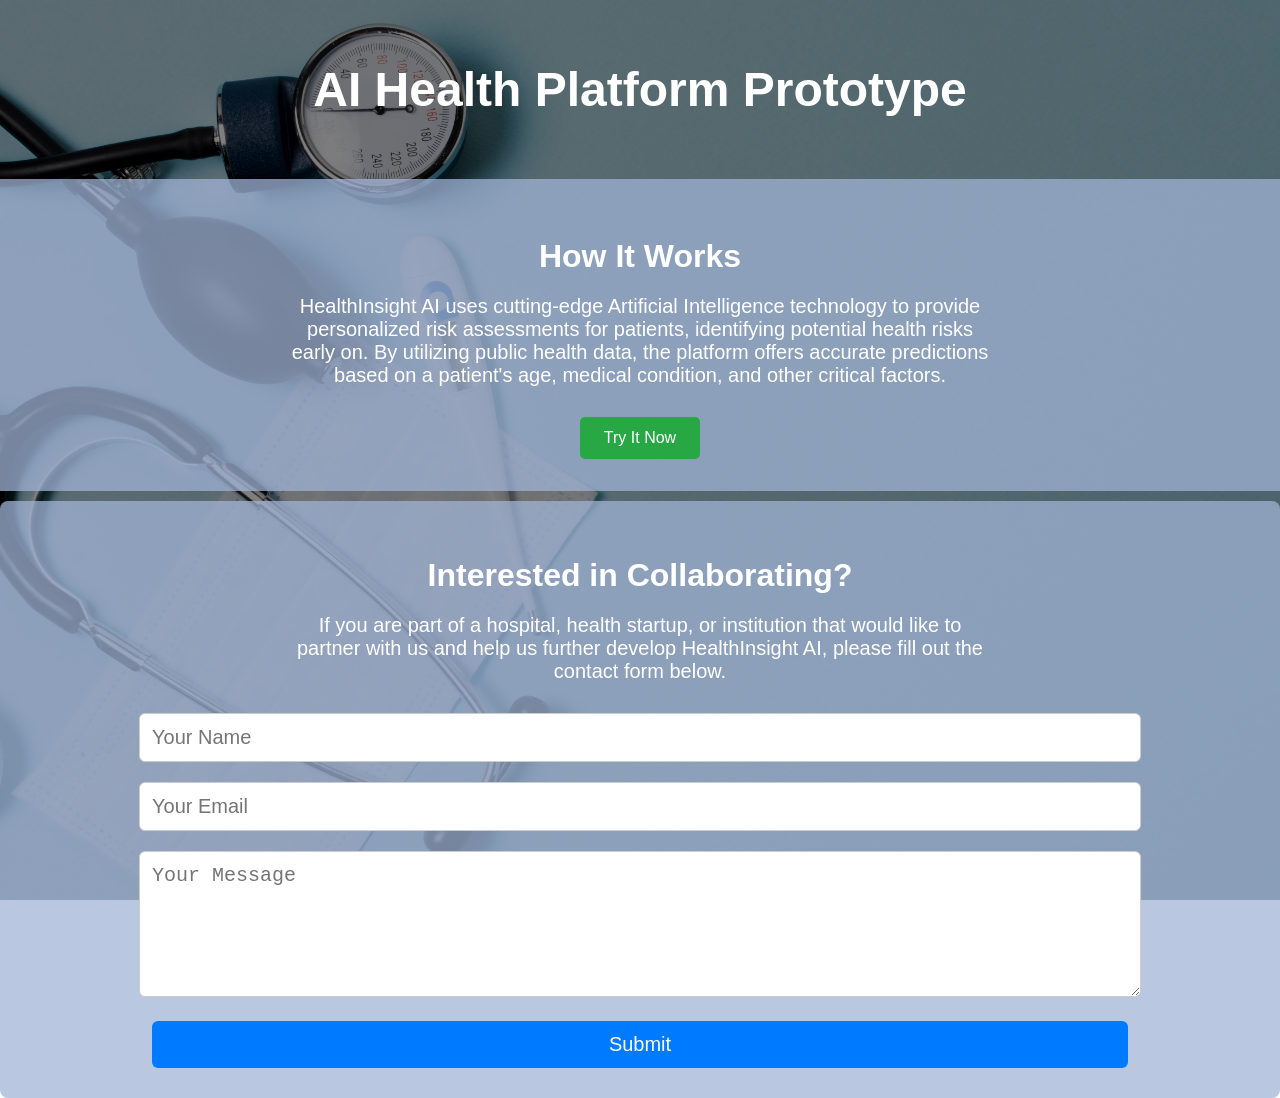
==== commit f6c0b9c2: "Update index.html" ====
--- a/index.html
+++ b/index.html
@@ -1,199 +1,10 @@
 <!DOCTYPE html>
 <html lang="en">
 <head>
-  <meta charset="UTF-8">
-  <meta name="viewport" content="width=device-width, initial-scale=1.0">
+  <meta charset="UTF-8" />
+  <meta name="viewport" content="width=device-width, initial-scale=1.0"/>
   <title>AI Health Platform</title>
-  <style>
-    /* Estilos completos do protótipo original */
-    body {
-      font-family: 'Segoe UI', Tahoma, Geneva, Verdana, sans-serif;
-      margin: 0;
-      padding: 0;
-      background-color: #f5f7fa;
-      color: #333;
-      line-height: 1.6;
-    }
-    
-    header {
-      background: linear-gradient(135deg, #1e5799 0%, #207cca 100%);
-      color: white;
-      padding: 2rem 0;
-      text-align: center;
-      box-shadow: 0 4px 12px rgba(0,0,0,0.1);
-    }
-    
-    .how {
-      max-width: 800px;
-      margin: 0 auto;
-      padding: 2rem;
-      background-color: white;
-      border-radius: 8px;
-      box-shadow: 0 2px 10px rgba(0,0,0,0.05);
-      margin-top: -50px;
-      position: relative;
-      z-index: 1;
-    }
-    
-    .button {
-      background: #4CAF50;
-      color: white;
-      border: none;
-      padding: 12px 24px;
-      border-radius: 4px;
-      cursor: pointer;
-      font-size: 16px;
-      font-weight: 600;
-      transition: all 0.3s ease;
-      box-shadow: 0 2px 5px rgba(0,0,0,0.1);
-    }
-    
-    .button:hover {
-      background: #45a049;
-      transform: translateY(-2px);
-      box-shadow: 0 4px 8px rgba(0,0,0,0.15);
-    }
-    
-    .container {
-      max-width: 900px;
-      margin: 2rem auto;
-      padding: 0;
-      background-color: white;
-      border-radius: 8px;
-      box-shadow: 0 4px 20px rgba(0,0,0,0.08);
-      overflow: hidden;
-      display: none;
-    }
-    
-    .chat-area {
-      display: flex;
-      flex-direction: column;
-      height: 600px;
-    }
-    
-    .messages-container {
-      flex: 1;
-      padding: 20px;
-      overflow-y: auto;
-      background-color: #f9f9f9;
-    }
-    
-    .chat-message {
-      margin-bottom: 15px;
-      padding: 12px 16px;
-      border-radius: 18px;
-      max-width: 70%;
-      position: relative;
-      animation: fadeIn 0.3s ease;
-    }
-    
-    .chat-message.user {
-      background-color: #e3f2fd;
-      margin-left: auto;
-      border-bottom-right-radius: 4px;
-    }
-    
-    .chat-message.assistant {
-      background-color: #f1f1f1;
-      margin-right: auto;
-      border-bottom-left-radius: 4px;
-    }
-    
-    .input-area {
-      display: flex;
-      padding: 15px;
-      background-color: white;
-      border-top: 1px solid #eee;
-    }
-    
-    .input-field {
-      flex: 1;
-      padding: 12px;
-      border: 1px solid #ddd;
-      border-radius: 4px;
-      resize: none;
-      font-size: 16px;
-      min-height: 50px;
-    }
-    
-    .input-area button {
-      margin-left: 10px;
-      background: #4CAF50;
-      color: white;
-      border: none;
-      padding: 0 24px;
-      border-radius: 4px;
-      cursor: pointer;
-      font-weight: 600;
-    }
-    
-    .form-container {
-      max-width: 700px;
-      margin: 3rem auto;
-      padding: 30px;
-      background-color: white;
-      border-radius: 8px;
-      box-shadow: 0 4px 20px rgba(0,0,0,0.08);
-    }
-    
-    .form {
-      width: 100%;
-      padding: 12px;
-      margin-bottom: 20px;
-      border: 1px solid #ddd;
-      border-radius: 4px;
-      font-size: 16px;
-    }
-    
-    .textarea-form {
-      height: 150px;
-      resize: vertical;
-    }
-    
-    .button-send {
-      background: #4CAF50;
-      color: white;
-      border: none;
-      padding: 14px 28px;
-      border-radius: 4px;
-      cursor: pointer;
-      font-size: 16px;
-      font-weight: 600;
-      transition: all 0.3s ease;
-    }
-    
-    .button-send:hover {
-      background: #45a049;
-      transform: translateY(-2px);
-      box-shadow: 0 4px 8px rgba(0,0,0,0.1);
-    }
-    
-    @keyframes fadeIn {
-      from { opacity: 0; transform: translateY(10px); }
-      to { opacity: 1; transform: translateY(0); }
-    }
-    
-    /* Adicionais para o formulário de contato */
-    .status-message {
-      margin-top: 20px;
-      padding: 12px;
-      border-radius: 4px;
-      display: none;
-      animation: fadeIn 0.3s ease;
-    }
-    
-    .success {
-      background-color: #d4edda;
-      color: #155724;
-      display: block;
-    }
-    
-    .error {
-      background-color: #f8d7da;
-      color: #721c24;
-      display: block;
-    }
-  </style>
+  <link rel="stylesheet" href="style/styles.css" />
 </head>
 <body>
   <header>
@@ -209,7 +20,8 @@
     </div>
   </header>
 
-  <div class="container" id="platformContainer">
+  <div class="container" id="platformContainer" style="display:none">
+    <br>
     <div class="chat-area" id="chatArea">
       <div id="chatMessages" class="messages-container"></div>
       <form class="input-area">
@@ -227,26 +39,38 @@
       <input class="form" type="email" name="email" placeholder="Your Email" required>
       <textarea class="textarea-form form" name="message" placeholder="Your Message" required></textarea>
       <button class="button-send" type="submit">Submit</button>
-      <div id="statusMessage" class="status-message"></div>
     </form>
   </div>
 
   <script>
-    // Função para mostrar a plataforma
+    const contactForm = document.getElementById("contactForm");
+    contactForm.addEventListener("submit", function (e) {
+      e.preventDefault();
+      const formData = new FormData(contactForm);
+      fetch("send_email.php", {
+        method: "POST",
+        body: formData
+      })
+      .then((response) => response.text())
+      .then((result) => {
+        alert(result);
+        window.location.href = "index.html";
+      })
+      .catch((error) => {
+        alert("An error occurred while sending the message.");
+      });
+    });
+
     function showPlatform() {
       const container = document.getElementById('platformContainer');
       container.style.display = 'block';
       container.scrollIntoView({ behavior: 'smooth' });
-      // Inicia o chat
-      displayAssistantMessage(questions[currentQuestion]);
-    }
-
-    // Elementos do chat
+    }
+
     const chatMessages = document.getElementById("chatMessages");
     const messageInput = document.getElementById("messageInput");
     const inputForm = document.querySelector(".input-area");
 
-    // Perguntas do fluxo do chat
     let questions = [
       "Hello! 👋<br><br>I am your AI Health Assistant. I'm here to collect some information about the patient. Shall we begin? (yes/no)",
       "Please enter the patient's full name:",
@@ -274,13 +98,234 @@
       "Would you like to see the results based on the information provided? (yes/no)"
     ];
 
-    // Variáveis de estado
     let currentQuestion = 0;
     const answers = [];
+    let readyDeclined = false;
     let emailRequested = false;
+    let waitingForRestartChoice = false;
     let evaluationComplete = false;
 
-    // Funções do chat
+    window.onload = () => {
+      displayAssistantMessage(questions[currentQuestion]);
+    };
+
+    inputForm.addEventListener("submit", function(event) {
+      event.preventDefault();
+      const userInputRaw = messageInput.value.trim();
+      const userInput = userInputRaw.toLowerCase();
+      messageInput.value = "";
+      if (!userInput) return;
+
+      displayUserMessage(userInputRaw);
+
+      const lastQuestion = questions[currentQuestion - 1];
+
+      // Handle evaluation restart or end after completion
+      if (evaluationComplete) {
+        if (userInput === "yes") {
+          currentQuestion = 0;
+          answers.length = 0;
+          evaluationComplete = false;
+          displayAssistantMessage("🔄 Restarting the initial evaluation.");
+          setTimeout(() => {
+            displayAssistantMessage(questions[currentQuestion]);
+          }, 1000);
+        } else if (userInput === "no") {
+          displayAssistantMessage("🙏 Thank you for trying HealthInsight AI. We hope to see you again.");
+          setTimeout(() => {
+            displayAssistantMessage("Please send your feedback to <strong>enio.danttas@gmail.com</strong>. We appreciate your input!");
+          }, 1500);
+        } else {
+          displayAssistantMessage("⚠️ Please respond with 'yes' or 'no'.");
+        }
+        return;
+      }
+
+      // Handle email input
+      if (emailRequested === "awaiting_email") {
+        // Basic email validation
+        if (userInputRaw.includes("@") && userInputRaw.includes(".")) {
+          displayAssistantMessage(`📧 Results sent to ${userInputRaw}. Thank you!`);
+          emailRequested = false;
+          askForNewEvaluation();
+        } else {
+          displayAssistantMessage("⚠️ Please enter a valid email address (e.g., patient@example.com):");
+        }
+        return;
+      }
+
+      // Handle email request
+      if (emailRequested) {
+        if (userInput === "yes") {
+          displayAssistantMessage("Please enter the patient's email address:");
+          emailRequested = "awaiting_email";
+        } else if (userInput === "no") {
+          emailRequested = false;
+          askForNewEvaluation();
+        } else {
+          displayAssistantMessage("⚠️ Please respond with 'yes' or 'no'.");
+        }
+        return;
+      }
+
+      // Handle initial "no" response and subsequent choices
+      if (waitingForRestartChoice) {
+        if (userInput === "1") {
+          currentQuestion = 0;
+          answers.length = 0;
+          waitingForRestartChoice = false;
+          displayAssistantMessage("🔄 Restarting the initial evaluation.");
+          setTimeout(() => {
+            displayAssistantMessage(questions[currentQuestion]);
+          }, 1000);
+        } else if (userInput === "2") {
+          waitingForRestartChoice = false;
+          displayAssistantMessage("🙏 Thank you for trying HealthInsight AI. We hope to see you again.");
+          setTimeout(() => {
+            displayAssistantMessage("Please send your feedback to <strong>enio.danttas@gmail.com</strong>. Your opinion is valuable to us!");
+          }, 1500);
+        } else {
+          displayAssistantMessage("⚠️ Please enter 1 to restart or 2 to end the session.");
+        }
+        return;
+      }
+
+      // Initial question validation
+      if (currentQuestion === 0) {
+        if (userInput === "yes") {
+          currentQuestion++;
+          displayTyping(() => displayAssistantMessage(questions[currentQuestion++]));
+        } else if (userInput === "no") {
+          displayAssistantMessage("✅ No problem! You can return whenever you're ready.");
+          waitingForRestartChoice = true;
+          setTimeout(() => {
+            displayAssistantMessage("Would you like to (1) restart the initial evaluation or (2) end the session? Type 1 or 2.");
+          }, 1500);
+        } else {
+          displayAssistantMessage("⚠️ Please respond with 'yes' or 'no' to begin.");
+        }
+        return;
+      }
+
+      // Medical history ready question validation
+      if (lastQuestion && lastQuestion.includes("Ready? (yes/no)")) {
+        if (userInput === "yes") {
+          answers.push(userInputRaw);
+          displayTyping(() => {
+            displayAssistantMessage(questions[currentQuestion]);
+            currentQuestion++;
+          });
+        } else if (userInput === "no") {
+          displayAssistantMessage("✅ No problem! You can return whenever you're ready.");
+          waitingForRestartChoice = true;
+          setTimeout(() => {
+            displayAssistantMessage("Would you like to (1) restart the initial evaluation or (2) end the session? Type 1 or 2.");
+          }, 1500);
+        } else {
+          displayAssistantMessage("⚠️ Please respond with 'yes' or 'no'.");
+        }
+        return;
+      }
+
+      // Strict "ok" validation for lifestyle habits continuation
+      if (lastQuestion && lastQuestion.includes('Type "ok" to continue')) {
+        if (userInput !== "ok") {
+          displayAssistantMessage('⚠️ Please type exactly "ok" (without quotes) to continue.');
+          return;
+        }
+        answers.push(userInputRaw);
+        displayTyping(() => {
+          displayAssistantMessage(questions[currentQuestion]);
+          currentQuestion++;
+        });
+        return;
+      }
+
+      // Strict "ok" validation for biometric data
+      if (lastQuestion && lastQuestion.includes('Type "ok" when ready')) {
+        if (userInput !== "ok") {
+          displayAssistantMessage('⚠️ Please type exactly "ok" (without quotes) to continue.');
+          return;
+        }
+        answers.push(userInputRaw);
+        displayTyping(() => {
+          displayAssistantMessage(questions[currentQuestion]);
+          currentQuestion++;
+        });
+        return;
+      }
+
+      // Gender validation
+      if (lastQuestion && lastQuestion.includes("gender")) {
+        const acceptedGenders = ["male", "female", "other"];
+        if (!acceptedGenders.includes(userInput)) {
+          const closest = acceptedGenders.find(g => g[0] === userInput[0]) || "female";
+          displayAssistantMessage(`⚠️ Did you mean '<strong>${closest}</strong>'? Please enter: male, female, or other.`);
+          return;
+        }
+      }
+
+      // Age validation
+      if (lastQuestion && lastQuestion.includes("age") && (!/^[0-9]{1,3}$/.test(userInput))) {
+        displayAssistantMessage("⚠️ Please enter a valid age (up to 3 digits). Try again:");
+        return;
+      }
+
+      // Height validation
+      if (lastQuestion && lastQuestion.includes("height") && (!/^[0-9]{2,3}$/.test(userInput))) {
+        displayAssistantMessage("⚠️ Please enter a valid height in cm (e.g., 170). Try again:");
+        return;
+      }
+
+      // Weight validation
+      if (lastQuestion && lastQuestion.includes("weight") && (!/^[0-9]{2,3}$/.test(userInput))) {
+        displayAssistantMessage("⚠️ Please enter a valid weight in kg (e.g., 65). Try again:");
+        return;
+      }
+
+      // Blood pressure validation
+      if (lastQuestion && lastQuestion.includes("blood pressure") && !/^[0-9]{2,3}\/\d{2,3}$/.test(userInput)) {
+        displayAssistantMessage("⚠️ Please enter a valid blood pressure (e.g., 120/80). Try again:");
+        return;
+      }
+
+      // See results validation
+      if (lastQuestion && lastQuestion.includes("see the results")) {
+        if (userInput !== "yes" && userInput !== "no") {
+          displayAssistantMessage("⚠️ Please respond with 'yes' or 'no'.");
+          return;
+        }
+        if (userInput === "no") {
+          displayAssistantMessage("✅ Understood. We won't proceed with the analysis. Would you like to save the information for later? (yes/no)");
+          return;
+        }
+      }
+
+      answers.push(userInputRaw);
+
+      if (currentQuestion < questions.length) {
+        displayTyping(() => {
+          displayAssistantMessage(questions[currentQuestion]);
+          currentQuestion++;
+        });
+      } else {
+        displayTyping(() => {
+          const resultHtml = analyzeData(answers);
+          displayAssistantMessage(resultHtml);
+
+          setTimeout(() => {
+            displayAssistantMessage("Would you like to receive these results by email? (yes/no)");
+            emailRequested = true;
+          }, 1000);
+        });
+      }
+    });
+
+    function askForNewEvaluation() {
+      evaluationComplete = true;
+      displayAssistantMessage("Would you like to perform a new evaluation for another patient? (yes/no)");
+    }
+
     function displayUserMessage(text) {
       const message = document.createElement("div");
       message.className = "chat-message user";
@@ -300,106 +345,45 @@
     function displayTyping(callback) {
       const typing = document.createElement("div");
       typing.className = "chat-message assistant typing";
-      typing.innerHTML = "<p>AI Assistant is typing...</p>";
+      typing.innerHTML = "<p>Typing...</p>";
       chatMessages.appendChild(typing);
       chatMessages.scrollTop = chatMessages.scrollHeight;
       setTimeout(() => {
         typing.remove();
         callback();
-      }, 1000);
-    }
-
-    function analyzeData(answers) {
-      // Análise dos dados (simplificada para exemplo)
-      const bmi = (answers[5] / ((answers[4]/100) ** 2)).toFixed(1);
-      
+      }, 700);
+    }
+
+    function analyzeData(ans) {
+      const age = Number(ans[2]);
+      const height = Number(ans[4]) / 100;
+      const weight = Number(ans[5]);
+      const bmi = weight / (height * height);
+      const bp = ans[19].split('/').map(Number);
+      const glucose = Number(ans[21]);
+
       let feedback = `<strong>📊 Personalized Health Analysis:</strong><br><br>`;
-      feedback += `🧮 <strong>BMI:</strong> ${bmi} — `;
-      feedback += bmi >= 30 ? `Obese (⚠️ High risk)<br>` :
-                 bmi >= 25 ? `Overweight (⚠️ Moderate risk)<br>` :
-                             `Normal (✅ Healthy range)<br>`;
-      
-      // Adicione mais análises conforme necessário
-      
-      feedback += `<br>💬 <em>This preliminary analysis is based on the information provided. For a comprehensive evaluation, please consult with a healthcare professional.</em>`;
-      
+      feedback += `🧮 <strong>BMI:</strong> ${bmi.toFixed(1)} — `;
+      feedback += bmi >= 30 ? `Obese (⚠️)<br>🔹 Recommendation: Calorie control, exercise, consult doctor.<br><br>` :
+                 bmi >= 25 ? `Overweight (⚠️)<br>🔹 Recommendation: Reduce sugar, increase activity.<br><br>` :
+                             `Normal (✅)<br>🔹 Recommendation: Maintain healthy habits.<br><br>`;
+
+      feedback += `🩺 <strong>Blood Pressure:</strong> ${ans[19]} — `;
+      feedback += (bp[0] >= 130 || bp[1] >= 80) ? `Elevated (⚠️)<br>🔹 Recommendation: Lower sodium, exercise.<br><br>` :
+                                             `Normal (✅)<br>🔹 Recommendation: Maintain current lifestyle.<br><br>`;
+
+      feedback += `🧪 <strong>Glucose:</strong> ${glucose} mg/dL — `;
+      feedback += glucose >= 126 ? `Diabetic range (⚠️)<br>🔹 Recommendation: Consult doctor immediately.<br><br>` :
+                 glucose >= 100 ? `Pre-diabetic range (⚠️)<br>🔹 Recommendation: Diet and exercise.<br><br>` :
+                                   `Normal (✅)<br>🔹 Recommendation: Keep monitoring levels.<br><br>`;
+
+      feedback += `💬 <em>This analysis is based on CDC data. For a full diagnosis, consult a healthcare professional.</em>`;
       return feedback;
     }
 
-    // Manipulador de envio do chat
-    inputForm.addEventListener("submit", function(event) {
-      event.preventDefault();
-      const userInput = messageInput.value.trim();
-      messageInput.value = "";
-      if (!userInput) return;
-
-      displayUserMessage(userInput);
-      answers.push(userInput);
-
-      // Lógica de fluxo do questionário
-      if (currentQuestion < questions.length - 1) {
-        currentQuestion++;
-        displayTyping(() => {
-          displayAssistantMessage(questions[currentQuestion]);
-        });
-      } else {
-        // Final do questionário - mostrar resultados
-        displayTyping(() => {
-          const analysis = analyzeData(answers);
-          displayAssistantMessage(analysis);
-          
-          // Perguntar se deseja receber por email
-          setTimeout(() => {
-            displayAssistantMessage("Would you like to receive these results by email? (yes/no)");
-            emailRequested = true;
-          }, 1000);
-        });
-      }
-    });
-
-    // Configuração do formulário de contato
-    const contactForm = document.getElementById("contactForm");
-    const statusMessage = document.getElementById("statusMessage");
-
-    contactForm.addEventListener("submit", function(e) {
-      e.preventDefault();
-      
-      // Mostrar estado de carregamento
-      const submitButton = contactForm.querySelector('button[type="submit"]');
-      submitButton.disabled = true;
-      submitButton.textContent = "Sending...";
-      statusMessage.style.display = "none";
-
-      // Enviar dados do formulário
-      fetch("send_email.php", {
-        method: "POST",
-        body: new FormData(contactForm)
-      })
-      .then(response => response.json())
-      .then(data => {
-        if (data.success) {
-          statusMessage.textContent = "Thank you! Your message has been sent.";
-          statusMessage.className = "status-message success";
-          contactForm.reset();
-        } else {
-          throw new Error(data.error || "Failed to send message");
-        }
-      })
-      .catch(error => {
-        statusMessage.textContent = error.message;
-        statusMessage.className = "status-message error";
-      })
-      .finally(() => {
-        statusMessage.style.display = "block";
-        submitButton.disabled = false;
-        submitButton.textContent = "Submit";
-      });
-    });
-
-    // Tecla Enter para enviar mensagem
-    messageInput.addEventListener("keydown", function(e) {
-      if (e.key === "Enter" && !e.shiftKey) {
-        e.preventDefault();
+    messageInput.addEventListener("keydown", function (event) {
+      if (event.key === "Enter" && !event.shiftKey) {
+        event.preventDefault();
         inputForm.dispatchEvent(new Event("submit"));
       }
     });
--- a/style/styles.css
+++ b/style/styles.css
@@ -0,0 +1,175 @@
+ html, body {
+  height: 100%;
+  margin: 0;
+}
+
+body {
+  font-family: Arial, sans-serif;
+  text-align: center;
+  background: 
+    linear-gradient(rgba(0,0,0,0.5), rgba(0,0,0,0.5)),
+    url('../images/background.jpg');
+  background-repeat: no-repeat;
+  background-size: cover;
+  background-position: center;
+  background-attachment: fixed;
+  color: white; /* opcional, para texto mais visível */
+}
+ header >h1{
+    font-size: 3rem;
+    padding: 30px;
+    color: white;
+ }
+    .how{
+        background-color: #a1b4d5bd;
+        color: white;
+        padding: 2rem;;
+    }
+
+    h2 {
+      font-size: 32px;
+      margin-bottom: 20px;
+    }
+
+    p {
+      font-size: 20px;
+      max-width: 700px;
+      margin: 0 auto 30px auto;
+    }
+
+    .button {
+      background-color: #28a745;
+      color: white;
+      border: none;
+      padding: 12px 24px;
+      font-size: 16px;
+      cursor: pointer;
+      border-radius: 5px;
+    }
+
+    .button:hover {
+      background-color: #218838;
+    }
+
+    .container {
+      display: none;
+      justify-content: center;
+      align-items: center;
+      padding: 2rem;
+  
+      height: 100vh;
+      margin-left: auto;
+      margin-right: auto;
+    }
+
+    h1 {
+      color: #ccc;
+    }
+
+.chat-area {
+      display: flex;
+      flex-direction: column;
+      justify-content: space-between;
+      height: 75vh;
+      width: 80%;
+      max-width: 60rem;
+      border: 1px solid #ccc;
+      border-radius: 10px;
+      padding: 0.5rem;
+      background-color: #fff; 
+      margin-left: auto;
+      margin-right: auto;
+      text-align: left;
+    }
+
+    .messages-container {
+      flex-grow: 1;
+      overflow-y: auto;
+      padding: 0.5rem;
+      margin-bottom: 0.5rem;
+    }
+
+    @keyframes fadeIn {
+      to {
+        opacity: 1;
+      }
+    }
+
+.input-area {
+      display: flex;
+      gap: 0.5rem;
+    }
+
+    .input-field {
+      flex-grow: 1;
+      padding: 0.5rem;
+      border: 1px solid #ccc;
+      border-radius: 10px;
+      resize: none;
+      font-family: inherit;
+      font-size: 1rem;
+      line-height: 1.4;
+      min-height: 3.2rem;
+    }
+
+    .chat-message {
+      margin-bottom: 0.8rem;
+      color: #000000;
+    }
+
+    .chat-message.user {
+      align-self: flex-end;
+      background-color: #284e0a73;
+      border-radius: 10px;
+      padding: 0.5rem;
+      max-width: 80%;
+    }
+
+    .chat-message.assistant {
+      align-self: flex-start;
+      background-color: #509fd4a9;
+      border-radius: 10px;
+      padding: 0.5rem;
+      max-width: 80%;
+    }
+
+    button {
+      padding: 0.5rem 1rem;
+      background-color: #4caf4f;
+      color: white;
+      border: none;
+      border-radius: 10px;
+      cursor: pointer;
+    }
+     .form-container {
+      background: #a1b4d5bd;
+      padding: 30px;
+      border-radius: 8px;
+      margin-top: 10px;
+    }
+     .form {
+      width: 80%;
+      padding: 12px;
+      margin-bottom: 20px;
+      border: 1px solid #ccc;
+      border-radius: 6px;
+      font-size: 20px;
+    }
+       .textarea-form {
+      resize: vertical;
+      height: 120px;
+    }
+     .button-send {
+      background-color: #007bff;
+      color: white;
+      border: none;
+      padding: 12px 20px;
+      border-radius: 6px;
+      cursor: pointer;
+      font-size: 20px;
+      width: 80%;
+    }
+
+    .button-send:hover {
+      background-color: #0056b3;
+    }
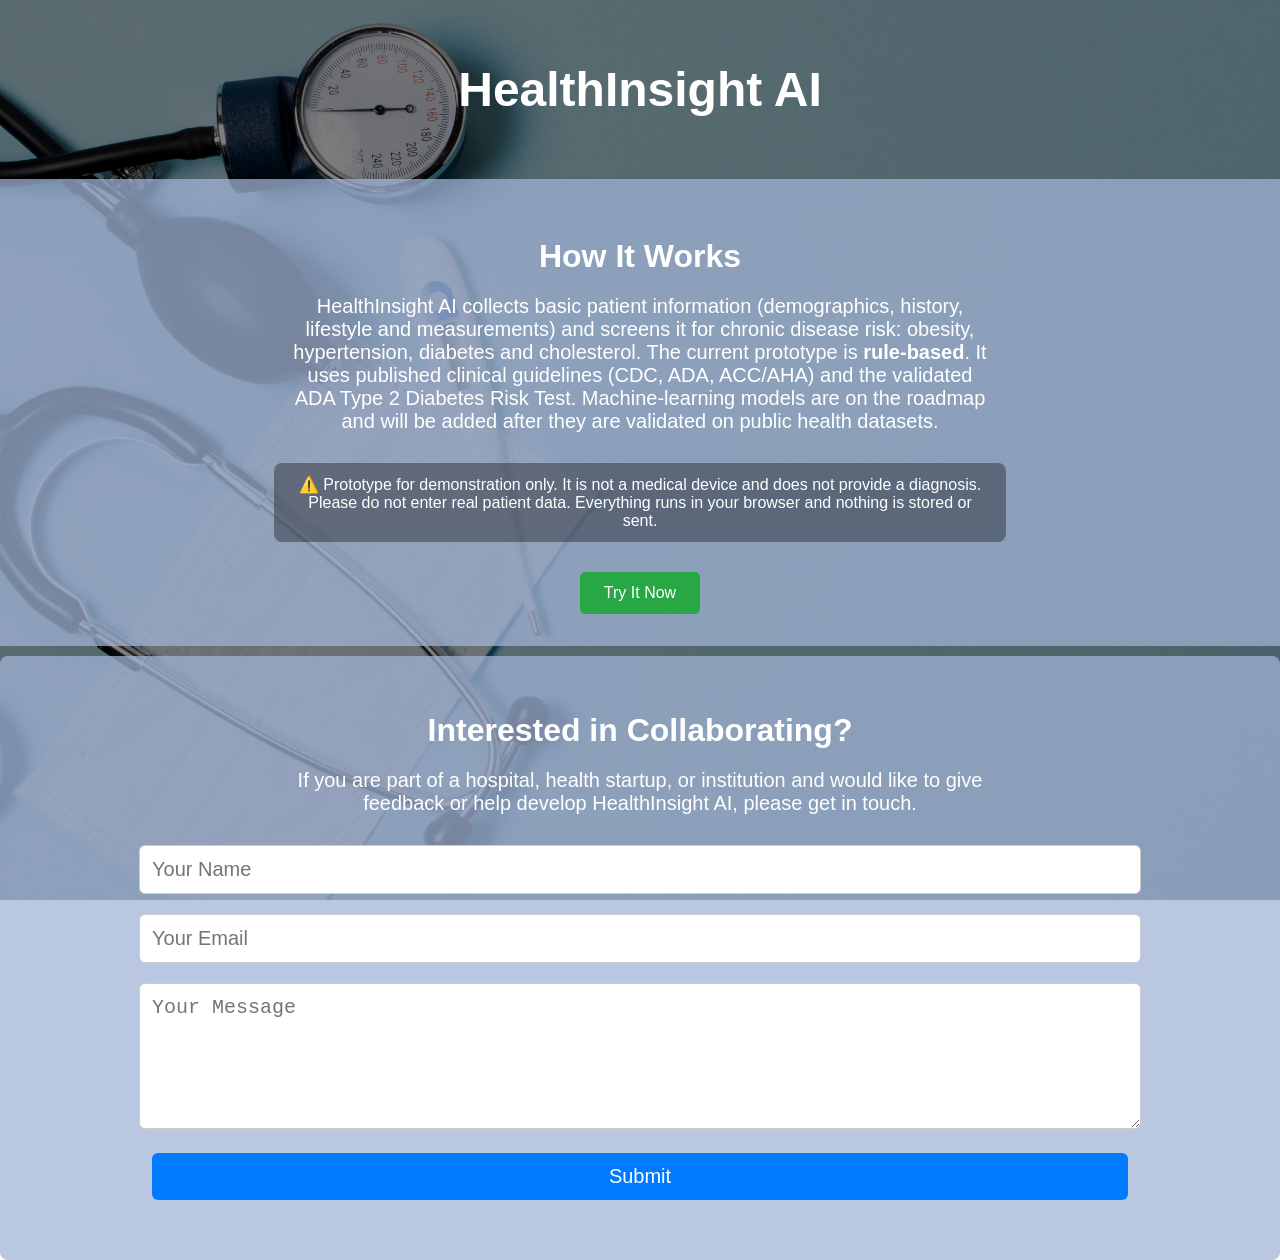
==== commit 39a7aabe: "Fix screening results: new page, README and CHANGELOG The analysis read answers from the wrong array" ====
--- a/index.html
+++ b/index.html
@@ -1,392 +1,60 @@
-<!DOCTYPE html>
-<html lang="en">
-<head>
-  <meta charset="UTF-8" />
-  <meta name="viewport" content="width=device-width, initial-scale=1.0"/>
-  <title>AI Health Platform</title>
-  <link rel="stylesheet" href="style/styles.css" />
-</head>
-<body>
-  <header>
-    <h1>AI Health Platform Prototype</h1>
-    <div class="how">
-      <h2>How It Works</h2>
-      <p>
-        HealthInsight AI uses cutting-edge Artificial Intelligence technology to provide personalized risk
-        assessments for patients, identifying potential health risks early on. By utilizing public health data, the
-        platform offers accurate predictions based on a patient's age, medical condition, and other critical factors.
-      </p>
-      <button class="button" onclick="showPlatform()">Try It Now</button>
-    </div>
-  </header>
-
-  <div class="container" id="platformContainer" style="display:none">
-    <br>
-    <div class="chat-area" id="chatArea">
-      <div id="chatMessages" class="messages-container"></div>
-      <form class="input-area">
-        <textarea class="input-field" id="messageInput" placeholder="Type your message here..." rows="2"></textarea>
-        <button type="submit">Send</button>
-      </form>
-    </div>
-  </div>
-
-  <div class="form-container">
-    <h2>Interested in Collaborating?</h2>
-    <p>If you are part of a hospital, health startup, or institution that would like to partner with us and help us further develop HealthInsight AI, please fill out the contact form below.</p>
-    <form id="contactForm">
-      <input class="form" type="text" name="name" placeholder="Your Name" required>
-      <input class="form" type="email" name="email" placeholder="Your Email" required>
-      <textarea class="textarea-form form" name="message" placeholder="Your Message" required></textarea>
-      <button class="button-send" type="submit">Submit</button>
-    </form>
-  </div>
-
-  <script>
-    const contactForm = document.getElementById("contactForm");
-    contactForm.addEventListener("submit", function (e) {
-      e.preventDefault();
-      const formData = new FormData(contactForm);
-      fetch("send_email.php", {
-        method: "POST",
-        body: formData
-      })
-      .then((response) => response.text())
-      .then((result) => {
-        alert(result);
-        window.location.href = "index.html";
-      })
-      .catch((error) => {
-        alert("An error occurred while sending the message.");
-      });
-    });
-
-    function showPlatform() {
-      const container = document.getElementById('platformContainer');
-      container.style.display = 'block';
-      container.scrollIntoView({ behavior: 'smooth' });
-    }
-
-    const chatMessages = document.getElementById("chatMessages");
-    const messageInput = document.getElementById("messageInput");
-    const inputForm = document.querySelector(".input-area");
-
-    let questions = [
-      "Hello! 👋<br><br>I am your AI Health Assistant. I'm here to collect some information about the patient. Shall we begin? (yes/no)",
-      "Please enter the patient's full name:",
-      "Please enter the patient's age:",
-      "Please enter the patient's gender (male/female/other):",
-      "Please enter the patient's height (in cm):",
-      "Please enter the patient's weight (in kg):",
-      "Please enter the patient's ethnicity:<br>1 - White<br>2 - Black or African American<br>3 - Asian<br>4 - Hispanic or Latino<br>5 - Native American or Alaska Native<br>6 - Native Hawaiian or Other Pacific Islander<br>7 - Other (please specify)",
-      "Thank you for the initial information.<br><br>Now let's move on to the patient's medical history. Ready? (yes/no)",
-      "What is the patient's family history of chronic diseases?",
-      "Please list the patient's personal medical history:",
-      "Is the patient currently taking any medications? If yes, please list them:",
-      "Does the patient have any known allergies? (e.g., penicillin, peanuts, dust mites, etc.)",
-      "Please list any previous surgeries the patient has undergone:",
-      "Thank you! Now let's continue with the patient's lifestyle and daily habits. Type \"ok\" to continue:",
-      "What is the patient's level of physical activity? (e.g., sedentary, moderate, active)",
-      "Describe the patient's usual diet (e.g., vegetarian, omnivore, specific dietary preferences):",
-      "How often does the patient consume alcohol, and in what quantity? (e.g., '2 beers per week' or '1 glass of wine daily')",
-      "Does the patient smoke? If yes, please specify frequency and quantity: (e.g., '10 cigarettes per day' or 'occasional cigar')",
-      "Thanks! Now let's collect some biometric data. Type \"ok\" when ready:",
-      "Please enter the patient's blood pressure level (e.g., 120/80 mmHg):",
-      "Please enter the patient's cholesterol level:",
-      "Please enter the patient's glucose level:",
-      "Please enter the patient's abdominal circumference (in cm):",
-      "Would you like to see the results based on the information provided? (yes/no)"
-    ];
-
-    let currentQuestion = 0;
-    const answers = [];
-    let readyDeclined = false;
-    let emailRequested = false;
-    let waitingForRestartChoice = false;
-    let evaluationComplete = false;
-
-    window.onload = () => {
-      displayAssistantMessage(questions[currentQuestion]);
-    };
-
-    inputForm.addEventListener("submit", function(event) {
-      event.preventDefault();
-      const userInputRaw = messageInput.value.trim();
-      const userInput = userInputRaw.toLowerCase();
-      messageInput.value = "";
-      if (!userInput) return;
-
-      displayUserMessage(userInputRaw);
-
-      const lastQuestion = questions[currentQuestion - 1];
-
-      // Handle evaluation restart or end after completion
-      if (evaluationComplete) {
-        if (userInput === "yes") {
-          currentQuestion = 0;
-          answers.length = 0;
-          evaluationComplete = false;
-          displayAssistantMessage("🔄 Restarting the initial evaluation.");
-          setTimeout(() => {
-            displayAssistantMessage(questions[currentQuestion]);
-          }, 1000);
-        } else if (userInput === "no") {
-          displayAssistantMessage("🙏 Thank you for trying HealthInsight AI. We hope to see you again.");
-          setTimeout(() => {
-            displayAssistantMessage("Please send your feedback to <strong>enio.danttas@gmail.com</strong>. We appreciate your input!");
-          }, 1500);
-        } else {
-          displayAssistantMessage("⚠️ Please respond with 'yes' or 'no'.");
-        }
-        return;
-      }
-
-      // Handle email input
-      if (emailRequested === "awaiting_email") {
-        // Basic email validation
-        if (userInputRaw.includes("@") && userInputRaw.includes(".")) {
-          displayAssistantMessage(`📧 Results sent to ${userInputRaw}. Thank you!`);
-          emailRequested = false;
-          askForNewEvaluation();
-        } else {
-          displayAssistantMessage("⚠️ Please enter a valid email address (e.g., patient@example.com):");
-        }
-        return;
-      }
-
-      // Handle email request
-      if (emailRequested) {
-        if (userInput === "yes") {
-          displayAssistantMessage("Please enter the patient's email address:");
-          emailRequested = "awaiting_email";
-        } else if (userInput === "no") {
-          emailRequested = false;
-          askForNewEvaluation();
-        } else {
-          displayAssistantMessage("⚠️ Please respond with 'yes' or 'no'.");
-        }
-        return;
-      }
-
-      // Handle initial "no" response and subsequent choices
-      if (waitingForRestartChoice) {
-        if (userInput === "1") {
-          currentQuestion = 0;
-          answers.length = 0;
-          waitingForRestartChoice = false;
-          displayAssistantMessage("🔄 Restarting the initial evaluation.");
-          setTimeout(() => {
-            displayAssistantMessage(questions[currentQuestion]);
-          }, 1000);
-        } else if (userInput === "2") {
-          waitingForRestartChoice = false;
-          displayAssistantMessage("🙏 Thank you for trying HealthInsight AI. We hope to see you again.");
-          setTimeout(() => {
-            displayAssistantMessage("Please send your feedback to <strong>enio.danttas@gmail.com</strong>. Your opinion is valuable to us!");
-          }, 1500);
-        } else {
-          displayAssistantMessage("⚠️ Please enter 1 to restart or 2 to end the session.");
-        }
-        return;
-      }
-
-      // Initial question validation
-      if (currentQuestion === 0) {
-        if (userInput === "yes") {
-          currentQuestion++;
-          displayTyping(() => displayAssistantMessage(questions[currentQuestion++]));
-        } else if (userInput === "no") {
-          displayAssistantMessage("✅ No problem! You can return whenever you're ready.");
-          waitingForRestartChoice = true;
-          setTimeout(() => {
-            displayAssistantMessage("Would you like to (1) restart the initial evaluation or (2) end the session? Type 1 or 2.");
-          }, 1500);
-        } else {
-          displayAssistantMessage("⚠️ Please respond with 'yes' or 'no' to begin.");
-        }
-        return;
-      }
-
-      // Medical history ready question validation
-      if (lastQuestion && lastQuestion.includes("Ready? (yes/no)")) {
-        if (userInput === "yes") {
-          answers.push(userInputRaw);
-          displayTyping(() => {
-            displayAssistantMessage(questions[currentQuestion]);
-            currentQuestion++;
-          });
-        } else if (userInput === "no") {
-          displayAssistantMessage("✅ No problem! You can return whenever you're ready.");
-          waitingForRestartChoice = true;
-          setTimeout(() => {
-            displayAssistantMessage("Would you like to (1) restart the initial evaluation or (2) end the session? Type 1 or 2.");
-          }, 1500);
-        } else {
-          displayAssistantMessage("⚠️ Please respond with 'yes' or 'no'.");
-        }
-        return;
-      }
-
-      // Strict "ok" validation for lifestyle habits continuation
-      if (lastQuestion && lastQuestion.includes('Type "ok" to continue')) {
-        if (userInput !== "ok") {
-          displayAssistantMessage('⚠️ Please type exactly "ok" (without quotes) to continue.');
-          return;
-        }
-        answers.push(userInputRaw);
-        displayTyping(() => {
-          displayAssistantMessage(questions[currentQuestion]);
-          currentQuestion++;
-        });
-        return;
-      }
-
-      // Strict "ok" validation for biometric data
-      if (lastQuestion && lastQuestion.includes('Type "ok" when ready')) {
-        if (userInput !== "ok") {
-          displayAssistantMessage('⚠️ Please type exactly "ok" (without quotes) to continue.');
-          return;
-        }
-        answers.push(userInputRaw);
-        displayTyping(() => {
-          displayAssistantMessage(questions[currentQuestion]);
-          currentQuestion++;
-        });
-        return;
-      }
-
-      // Gender validation
-      if (lastQuestion && lastQuestion.includes("gender")) {
-        const acceptedGenders = ["male", "female", "other"];
-        if (!acceptedGenders.includes(userInput)) {
-          const closest = acceptedGenders.find(g => g[0] === userInput[0]) || "female";
-          displayAssistantMessage(`⚠️ Did you mean '<strong>${closest}</strong>'? Please enter: male, female, or other.`);
-          return;
-        }
-      }
-
-      // Age validation
-      if (lastQuestion && lastQuestion.includes("age") && (!/^[0-9]{1,3}$/.test(userInput))) {
-        displayAssistantMessage("⚠️ Please enter a valid age (up to 3 digits). Try again:");
-        return;
-      }
-
-      // Height validation
-      if (lastQuestion && lastQuestion.includes("height") && (!/^[0-9]{2,3}$/.test(userInput))) {
-        displayAssistantMessage("⚠️ Please enter a valid height in cm (e.g., 170). Try again:");
-        return;
-      }
-
-      // Weight validation
-      if (lastQuestion && lastQuestion.includes("weight") && (!/^[0-9]{2,3}$/.test(userInput))) {
-        displayAssistantMessage("⚠️ Please enter a valid weight in kg (e.g., 65). Try again:");
-        return;
-      }
-
-      // Blood pressure validation
-      if (lastQuestion && lastQuestion.includes("blood pressure") && !/^[0-9]{2,3}\/\d{2,3}$/.test(userInput)) {
-        displayAssistantMessage("⚠️ Please enter a valid blood pressure (e.g., 120/80). Try again:");
-        return;
-      }
-
-      // See results validation
-      if (lastQuestion && lastQuestion.includes("see the results")) {
-        if (userInput !== "yes" && userInput !== "no") {
-          displayAssistantMessage("⚠️ Please respond with 'yes' or 'no'.");
-          return;
-        }
-        if (userInput === "no") {
-          displayAssistantMessage("✅ Understood. We won't proceed with the analysis. Would you like to save the information for later? (yes/no)");
-          return;
-        }
-      }
-
-      answers.push(userInputRaw);
-
-      if (currentQuestion < questions.length) {
-        displayTyping(() => {
-          displayAssistantMessage(questions[currentQuestion]);
-          currentQuestion++;
-        });
-      } else {
-        displayTyping(() => {
-          const resultHtml = analyzeData(answers);
-          displayAssistantMessage(resultHtml);
-
-          setTimeout(() => {
-            displayAssistantMessage("Would you like to receive these results by email? (yes/no)");
-            emailRequested = true;
-          }, 1000);
-        });
-      }
-    });
-
-    function askForNewEvaluation() {
-      evaluationComplete = true;
-      displayAssistantMessage("Would you like to perform a new evaluation for another patient? (yes/no)");
-    }
-
-    function displayUserMessage(text) {
-      const message = document.createElement("div");
-      message.className = "chat-message user";
-      message.innerHTML = `<p>${text}</p>`;
-      chatMessages.appendChild(message);
-      chatMessages.scrollTop = chatMessages.scrollHeight;
-    }
-
-    function displayAssistantMessage(text) {
-      const message = document.createElement("div");
-      message.className = "chat-message assistant";
-      message.innerHTML = `<p>${text}</p>`;
-      chatMessages.appendChild(message);
-      chatMessages.scrollTop = chatMessages.scrollHeight;
-    }
-
-    function displayTyping(callback) {
-      const typing = document.createElement("div");
-      typing.className = "chat-message assistant typing";
-      typing.innerHTML = "<p>Typing...</p>";
-      chatMessages.appendChild(typing);
-      chatMessages.scrollTop = chatMessages.scrollHeight;
-      setTimeout(() => {
-        typing.remove();
-        callback();
-      }, 700);
-    }
-
-    function analyzeData(ans) {
-      const age = Number(ans[2]);
-      const height = Number(ans[4]) / 100;
-      const weight = Number(ans[5]);
-      const bmi = weight / (height * height);
-      const bp = ans[19].split('/').map(Number);
-      const glucose = Number(ans[21]);
-
-      let feedback = `<strong>📊 Personalized Health Analysis:</strong><br><br>`;
-      feedback += `🧮 <strong>BMI:</strong> ${bmi.toFixed(1)} — `;
-      feedback += bmi >= 30 ? `Obese (⚠️)<br>🔹 Recommendation: Calorie control, exercise, consult doctor.<br><br>` :
-                 bmi >= 25 ? `Overweight (⚠️)<br>🔹 Recommendation: Reduce sugar, increase activity.<br><br>` :
-                             `Normal (✅)<br>🔹 Recommendation: Maintain healthy habits.<br><br>`;
-
-      feedback += `🩺 <strong>Blood Pressure:</strong> ${ans[19]} — `;
-      feedback += (bp[0] >= 130 || bp[1] >= 80) ? `Elevated (⚠️)<br>🔹 Recommendation: Lower sodium, exercise.<br><br>` :
-                                             `Normal (✅)<br>🔹 Recommendation: Maintain current lifestyle.<br><br>`;
-
-      feedback += `🧪 <strong>Glucose:</strong> ${glucose} mg/dL — `;
-      feedback += glucose >= 126 ? `Diabetic range (⚠️)<br>🔹 Recommendation: Consult doctor immediately.<br><br>` :
-                 glucose >= 100 ? `Pre-diabetic range (⚠️)<br>🔹 Recommendation: Diet and exercise.<br><br>` :
-                                   `Normal (✅)<br>🔹 Recommendation: Keep monitoring levels.<br><br>`;
-
-      feedback += `💬 <em>This analysis is based on CDC data. For a full diagnosis, consult a healthcare professional.</em>`;
-      return feedback;
-    }
-
-    messageInput.addEventListener("keydown", function (event) {
-      if (event.key === "Enter" && !event.shiftKey) {
-        event.preventDefault();
-        inputForm.dispatchEvent(new Event("submit"));
-      }
-    });
-  </script>
-</body>
-</html>
+<!DOCTYPE html>
+<html lang="en">
+<head>
+  <meta charset="UTF-8" />
+  <meta name="viewport" content="width=device-width, initial-scale=1.0"/>
+  <title>HealthInsight AI – Prototype</title>
+  <meta name="description" content="Prototype that screens basic patient data against published clinical guidelines for chronic disease risk." />
+  <link rel="stylesheet" href="style/styles.css" />
+</head>
+<body>
+  <header>
+    <h1>HealthInsight AI</h1>
+    <div class="how">
+      <h2>How It Works</h2>
+      <p>
+        HealthInsight AI collects basic patient information (demographics, history, lifestyle and measurements)
+        and screens it for chronic disease risk: obesity, hypertension, diabetes and cholesterol. The current
+        prototype is <strong>rule-based</strong>. It uses published clinical guidelines (CDC, ADA, ACC/AHA) and the
+        validated ADA Type 2 Diabetes Risk Test. Machine-learning models are on the roadmap and will be added
+        after they are validated on public health datasets.
+      </p>
+      <p class="disclaimer">
+        ⚠️ Prototype for demonstration only. It is not a medical device and does not provide a diagnosis.
+        Please do not enter real patient data. Everything runs in your browser and nothing is stored or sent.
+      </p>
+      <button class="button" id="tryButton" type="button">Try It Now</button>
+    </div>
+  </header>
+
+  <main>
+    <div class="container" id="platformContainer" hidden>
+      <div class="chat-area" id="chatArea">
+        <div id="chatMessages" class="messages-container" aria-live="polite"></div>
+        <form class="input-area" id="chatForm">
+          <textarea class="input-field" id="messageInput" placeholder="Type your answer here..." rows="2" aria-label="Your answer"></textarea>
+          <button type="submit">Send</button>
+        </form>
+      </div>
+    </div>
+
+    <div class="form-container">
+      <h2>Interested in Collaborating?</h2>
+      <p>If you are part of a hospital, health startup, or institution and would like to give feedback or help develop HealthInsight AI, please get in touch.</p>
+      <form id="contactForm">
+        <input class="form" type="text" name="name" placeholder="Your Name" required>
+        <input class="form" type="email" name="email" placeholder="Your Email" required>
+        <textarea class="textarea-form form" name="message" placeholder="Your Message" required></textarea>
+        <button class="button-send" type="submit">Submit</button>
+      </form>
+      <p id="contactStatus" class="contact-status" role="status"></p>
+    </div>
+  </main>
+
+  <!-- Copy of the last report, used only when printing -->
+  <div id="printArea"></div>
+
+  <script src="js/risk.js"></script>
+  <script src="js/app.js"></script>
+</body>
+</html>
--- a/style/styles.css
+++ b/style/styles.css
@@ -52,12 +52,9 @@
     }
 
     .container {
-      display: none;
-      justify-content: center;
-      align-items: center;
       padding: 2rem;
-  
       height: 100vh;
+      box-sizing: border-box;
       margin-left: auto;
       margin-right: auto;
     }
@@ -83,6 +80,8 @@
     }
 
     .messages-container {
+      display: flex;
+      flex-direction: column;
       flex-grow: 1;
       overflow-y: auto;
       padding: 0.5rem;
@@ -173,3 +172,92 @@
     .button-send:hover {
       background-color: #0056b3;
     }
+
+/* --- Prototype disclaimer, chat details, report and print --- */
+
+[hidden] {
+  display: none !important;
+}
+
+.disclaimer {
+  font-size: 16px;
+  background: rgba(0, 0, 0, 0.35);
+  padding: 12px 16px;
+  border-radius: 8px;
+}
+
+.chat-message p {
+  font-size: 17px;
+  max-width: none;
+  margin: 0;
+}
+
+.chat-message.typing {
+  opacity: 0.7;
+  font-style: italic;
+}
+
+.report table {
+  border-collapse: collapse;
+  width: 100%;
+  margin: 10px 0;
+  font-size: 15px;
+  background: #ffffffcc;
+}
+
+.report th,
+.report td {
+  border: 1px solid #ccc;
+  padding: 6px 8px;
+  text-align: left;
+  vertical-align: top;
+}
+
+.report tr.level-high td,
+.report tr.level-urgent td {
+  background: #ffe2c6;
+}
+
+.report tr.level-watch td {
+  background: #fff6cc;
+}
+
+.report .report-block {
+  font-size: 16px;
+  margin: 10px 0 4px;
+}
+
+.report ul {
+  margin: 4px 0;
+  padding-left: 20px;
+}
+
+.report-action {
+  margin: 4px 4px 4px 0;
+}
+
+.contact-status {
+  font-size: 18px;
+  margin-top: 10px;
+}
+
+@media (max-width: 640px) {
+  header > h1 { font-size: 2rem; padding: 16px; }
+  .container { padding: 1rem 0; }
+  .chat-area { width: 94%; }
+  .chat-message.user, .chat-message.assistant { max-width: 95%; }
+  .report { overflow-x: auto; }
+  .report table { font-size: 13px; }
+  .form, .button-send { width: 94%; }
+}
+
+#printArea {
+  display: none;
+}
+
+@media print {
+  body { background: none; color: #000; }
+  body > *:not(#printArea) { display: none !important; }
+  #printArea { display: block; text-align: left; }
+  #printArea .report table { background: none; }
+}
